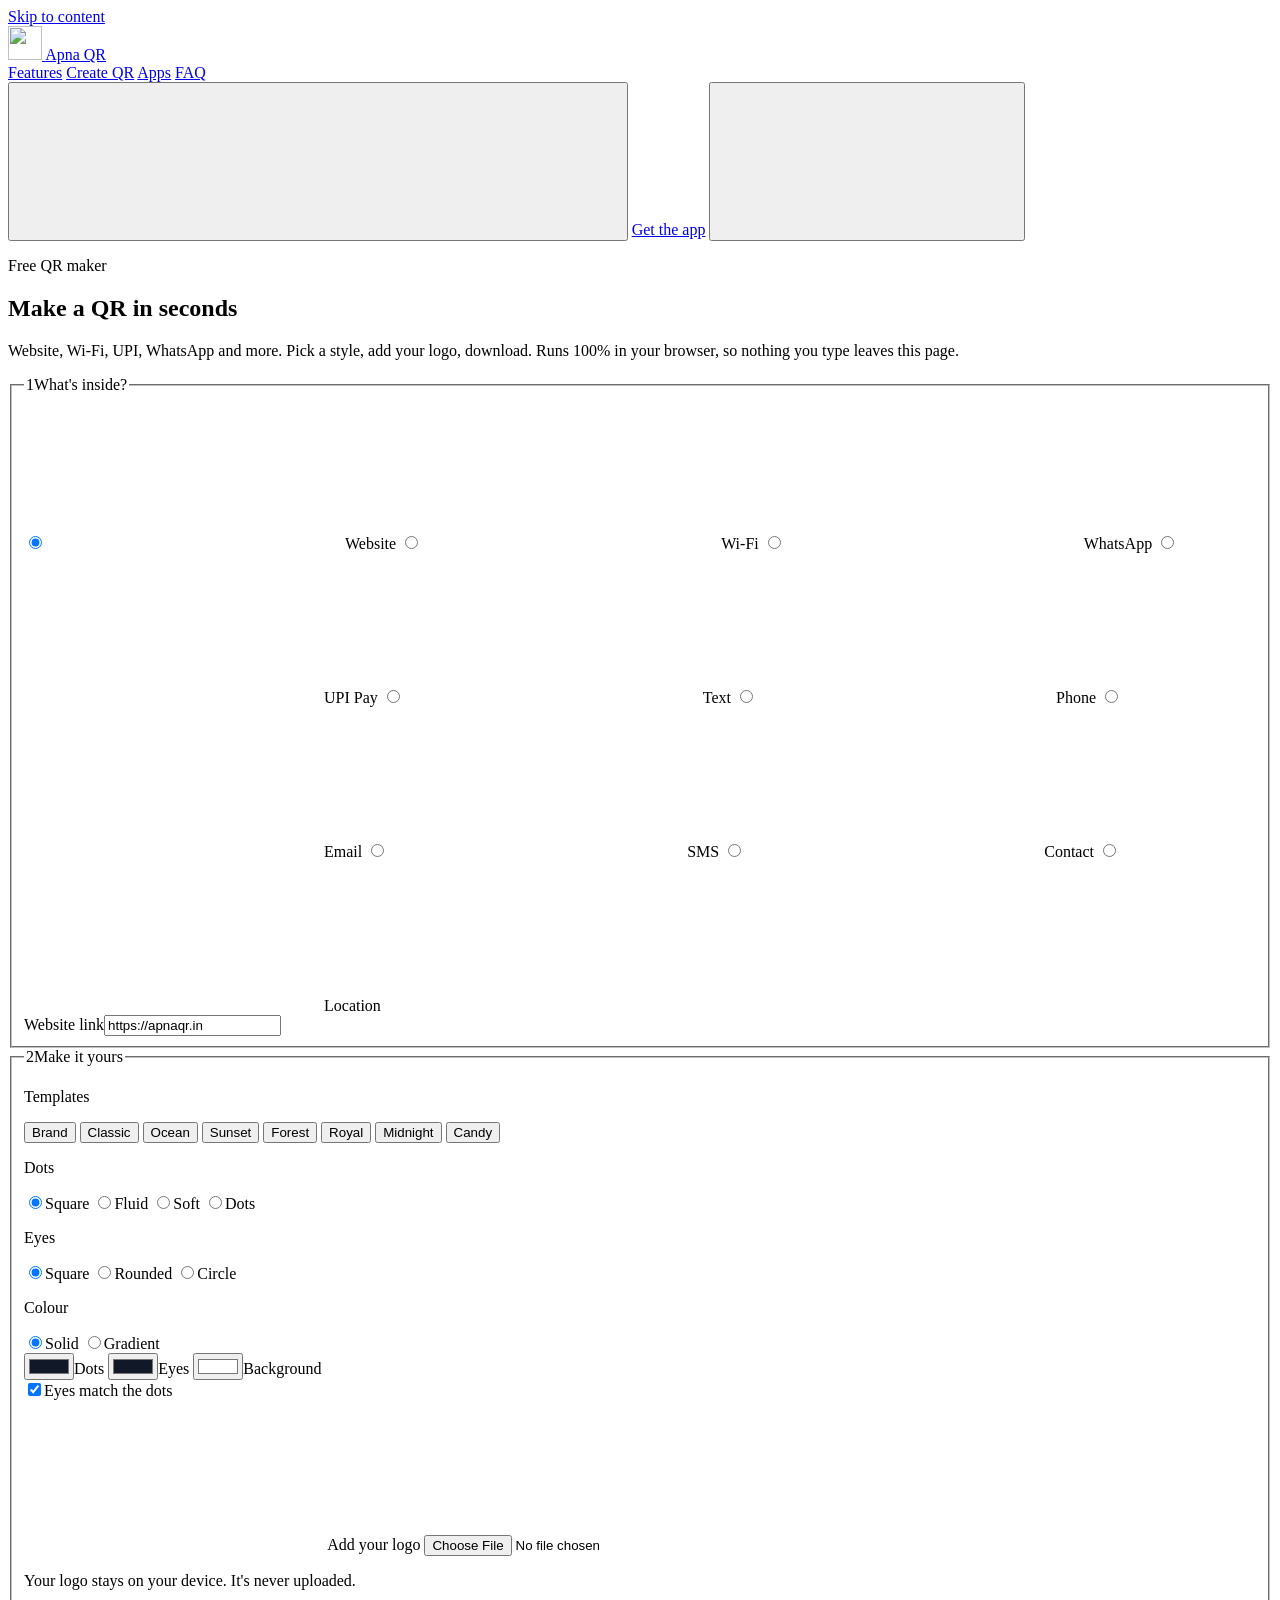
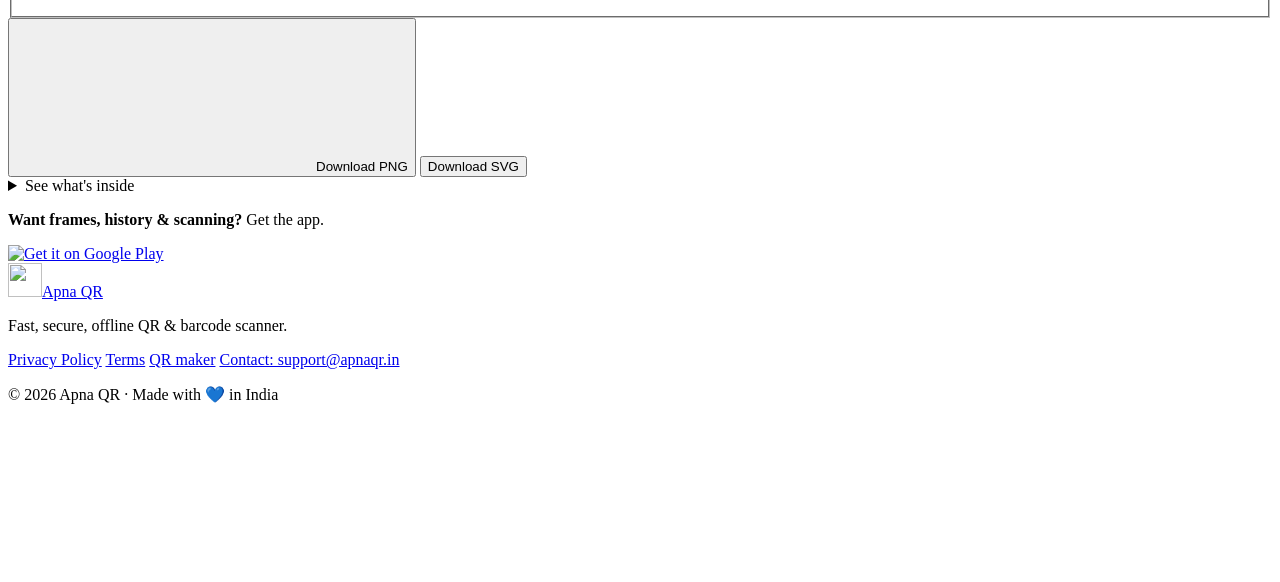
==== create/index.html @ 20f06e69 "Add in-browser QR generator and standalone /create/ page Co-Authored-By: Claude Opus 5.5 <noreply@an" ====
<!doctype html>
<html lang="en-IN">
<head>
<meta charset="utf-8">
<meta name="viewport" content="width=device-width, initial-scale=1, viewport-fit=cover">
<title>Free QR Code Generator with Logo &amp; Styles | Apna QR</title>
<meta name="description" content="Make a free styled QR code for links, Wi-Fi, UPI, WhatsApp, contacts and more. Custom dots, eyes, gradients and your logo. Runs 100% in your browser.">
<link rel="canonical" href="https://apnaqr.in/create/">
<meta name="theme-color" content="#2D67E8">
<meta name="color-scheme" content="light dark">
<meta property="og:type" content="website">
<meta property="og:site_name" content="Apna QR">
<meta property="og:url" content="https://apnaqr.in/create/">
<meta property="og:title" content="Free QR Code Generator with Logo &amp; Styles | Apna QR">
<meta property="og:description" content="Make a free styled QR code for links, Wi-Fi, UPI, WhatsApp, contacts and more. Custom dots, eyes, gradients and your logo. Runs 100% in your browser.">
<meta property="og:image" content="https://apnaqr.in/assets/img/og-image.jpg">
<meta property="og:image:width" content="1200">
<meta property="og:image:height" content="630">
<meta name="twitter:card" content="summary_large_image">
<meta name="twitter:image" content="https://apnaqr.in/assets/img/og-image.jpg">
<link rel="icon" href="/favicon.ico" sizes="48x48">
<link rel="apple-touch-icon" href="/assets/img/apple-touch-icon.png">
<link rel="manifest" href="/manifest.webmanifest">
<link rel="preconnect" href="https://fonts.googleapis.com">
<link rel="preconnect" href="https://fonts.gstatic.com" crossorigin>
<link rel="stylesheet" href="https://fonts.googleapis.com/css2?family=Inter:wght@400;500;600;700&amp;family=Poppins:wght@700;800&amp;display=swap" media="print" onload="this.media='all'">
<noscript><link rel="stylesheet" href="https://fonts.googleapis.com/css2?family=Inter:wght@400;500;600;700&amp;family=Poppins:wght@700;800&amp;display=swap"></noscript>
<link rel="stylesheet" href="/assets/css/styles.css">
<script>(function(){var d=document.documentElement;d.className+=' js';try{var t=localStorage.getItem('apnaqr-theme');if(t==='light'||t==='dark')d.setAttribute('data-theme',t)}catch(e){}})();</script>
<script src="/assets/js/main.js" defer></script>
<script src="/assets/js/generator.js" defer></script>
<link rel="alternate" href="android-app://com.app.apnaqrscanner/https/apnaqr.in/create/">
</head>
<body>
<a class="skip-link" href="#main">Skip to content</a>

<header class="nav" data-nav>
  <div class="container nav__inner">
    <a class="brand" href="/" aria-label="Apna QR home">
      <img src="/assets/img/logo-mark.svg" width="34" height="34" alt="">
      <span>Apna QR</span>
    </a>
    <nav class="nav__links" id="nav-links" aria-label="Primary">
      <a href="/#features">Features</a>
      <a href="/#create">Create QR</a>
      <a href="/#apps">Apps</a>
      <a href="/#faq">FAQ</a>
    </nav>
    <div class="nav__actions">
      <button class="icon-btn" type="button" data-theme-toggle aria-label="Switch to dark mode">
        <svg class="i i-theme-sun" aria-hidden="true"><use href="/assets/img/icons.svg#i-sun"/></svg>
        <svg class="i i-theme-moon" aria-hidden="true"><use href="/assets/img/icons.svg#i-moon"/></svg>
      </button>
      <a class="btn btn--grad btn--sm magnetic" href="https://play.google.com/store/apps/details?id=com.app.apnaqrscanner" rel="noopener">Get the app</a>
      <button class="icon-btn nav__menu" type="button" data-menu-toggle aria-expanded="false" aria-controls="nav-links" aria-label="Open menu">
        <svg class="i" aria-hidden="true"><use href="/assets/img/icons.svg#i-menu"/></svg>
      </button>
    </div>
  </div>
</header>

<main id="main">
  <section class="section section--first" id="create" aria-labelledby="create-title">
    <div class="container">
      <div class="section__head">
        <p class="kicker">Free QR maker</p>
        <h1 id="create-title" class="page-title">Make a QR in seconds</h1>
        <p class="section__sub">Website, Wi-Fi, UPI, WhatsApp and more. Pick a style, add your logo, download. Runs 100% in your browser, so nothing you type leaves this page.</p>
      </div>
<!-- GENERATOR:START -->
      <div class="gen" data-generator>
        <form class="gen__panel card" novalidate>
          <fieldset class="gen__group">
            <legend class="gen__legend"><span class="step">1</span>What's inside?</legend>
            <div class="type-tabs">
              <label class="type-chip" style="--a: var(--c-url)"><input type="radio" name="qr-type" value="url" checked><span class="chip-ic chip-ic--sm"><svg class="i" aria-hidden="true"><use href="/assets/img/icons.svg#i-link"/></svg></span>Website</label>
              <label class="type-chip" style="--a: var(--c-wifi)"><input type="radio" name="qr-type" value="wifi"><span class="chip-ic chip-ic--sm"><svg class="i" aria-hidden="true"><use href="/assets/img/icons.svg#i-wifi"/></svg></span>Wi-Fi</label>
              <label class="type-chip" style="--a: var(--c-whatsapp)"><input type="radio" name="qr-type" value="whatsapp"><span class="chip-ic chip-ic--sm"><svg class="i" aria-hidden="true"><use href="/assets/img/icons.svg#i-whatsapp"/></svg></span>WhatsApp</label>
              <label class="type-chip" style="--a: var(--c-upi)"><input type="radio" name="qr-type" value="upi"><span class="chip-ic chip-ic--sm"><svg class="i" aria-hidden="true"><use href="/assets/img/icons.svg#i-upi"/></svg></span>UPI Pay</label>
              <label class="type-chip" style="--a: var(--c-text)"><input type="radio" name="qr-type" value="text"><span class="chip-ic chip-ic--sm"><svg class="i" aria-hidden="true"><use href="/assets/img/icons.svg#i-text"/></svg></span>Text</label>
              <label class="type-chip" style="--a: var(--c-phone)"><input type="radio" name="qr-type" value="phone"><span class="chip-ic chip-ic--sm"><svg class="i" aria-hidden="true"><use href="/assets/img/icons.svg#i-phone"/></svg></span>Phone</label>
              <label class="type-chip" style="--a: var(--c-email)"><input type="radio" name="qr-type" value="email"><span class="chip-ic chip-ic--sm"><svg class="i" aria-hidden="true"><use href="/assets/img/icons.svg#i-mail"/></svg></span>Email</label>
              <label class="type-chip" style="--a: var(--c-sms)"><input type="radio" name="qr-type" value="sms"><span class="chip-ic chip-ic--sm"><svg class="i" aria-hidden="true"><use href="/assets/img/icons.svg#i-sms"/></svg></span>SMS</label>
              <label class="type-chip" style="--a: var(--c-contact)"><input type="radio" name="qr-type" value="contact"><span class="chip-ic chip-ic--sm"><svg class="i" aria-hidden="true"><use href="/assets/img/icons.svg#i-user"/></svg></span>Contact</label>
              <label class="type-chip" style="--a: var(--c-location)"><input type="radio" name="qr-type" value="location"><span class="chip-ic chip-ic--sm"><svg class="i" aria-hidden="true"><use href="/assets/img/icons.svg#i-pin"/></svg></span>Location</label>
            </div>

            <div class="fields" data-fields="url">
              <label class="field field--full"><span>Website link</span><input name="url" type="text" inputmode="url" autocomplete="url" placeholder="apnaqr.in" value="https://apnaqr.in"></label>
            </div>
            <div class="fields" data-fields="wifi" hidden>
              <label class="field"><span>Network name (SSID)</span><input name="ssid" type="text" autocomplete="off" placeholder="Sharma Home 5G"></label>
              <label class="field"><span>Password</span><input name="password" type="text" autocomplete="off" placeholder="••••••••"></label>
              <label class="field"><span>Security</span>
                <select name="security"><option value="WPA">WPA/WPA2/WPA3</option><option value="WEP">WEP</option><option value="nopass">None (open)</option></select>
              </label>
              <label class="check"><input name="hidden" type="checkbox"><span>Hidden network</span></label>
            </div>
            <div class="fields" data-fields="whatsapp" hidden>
              <label class="field"><span>WhatsApp number (with country code)</span><input name="waNumber" type="tel" autocomplete="tel" placeholder="91 98765 43210"></label>
              <label class="field field--full"><span>Message (optional)</span><textarea name="waMessage" rows="2" placeholder="Hi! I saw your QR 👋"></textarea></label>
            </div>
            <div class="fields" data-fields="upi" hidden>
              <label class="field"><span>UPI ID</span><input name="vpa" type="text" autocomplete="off" autocapitalize="none" placeholder="yourname@okbank"></label>
              <label class="field"><span>Payee name</span><input name="payee" type="text" autocomplete="name" placeholder="Chai Point"></label>
              <label class="field"><span>Amount in ₹ (optional)</span><input name="amount" type="text" inputmode="decimal" placeholder="50"></label>
              <label class="field"><span>Note (optional)</span><input name="note" type="text" placeholder="Cutting chai"></label>
            </div>
            <div class="fields" data-fields="text" hidden>
              <label class="field field--full"><span>Your text</span><textarea name="text" rows="3" placeholder="Anything you want to share"></textarea></label>
            </div>
            <div class="fields" data-fields="phone" hidden>
              <label class="field"><span>Phone number</span><input name="phone" type="tel" autocomplete="tel" placeholder="+91 98765 43210"></label>
            </div>
            <div class="fields" data-fields="email" hidden>
              <label class="field"><span>Email to</span><input name="emailTo" type="email" autocomplete="email" placeholder="hello@example.com"></label>
              <label class="field"><span>Subject (optional)</span><input name="emailSubject" type="text"></label>
              <label class="field field--full"><span>Message (optional)</span><textarea name="emailBody" rows="2"></textarea></label>
            </div>
            <div class="fields" data-fields="sms" hidden>
              <label class="field"><span>Phone number</span><input name="smsNumber" type="tel" autocomplete="tel" placeholder="+91 98765 43210"></label>
              <label class="field field--full"><span>Message (optional)</span><textarea name="smsMessage" rows="2"></textarea></label>
            </div>
            <div class="fields" data-fields="contact" hidden>
              <label class="field"><span>Full name</span><input name="cName" type="text" autocomplete="name" placeholder="Riya Sharma"></label>
              <label class="field"><span>Phone</span><input name="cPhone" type="tel" autocomplete="tel"></label>
              <label class="field"><span>Email</span><input name="cEmail" type="email" autocomplete="email"></label>
              <label class="field"><span>Company</span><input name="cOrg" type="text" autocomplete="organization"></label>
              <label class="field"><span>Address</span><input name="cAddress" type="text" autocomplete="street-address"></label>
              <label class="field"><span>Website</span><input name="cWebsite" type="text" inputmode="url" autocomplete="url"></label>
            </div>
            <div class="fields" data-fields="location" hidden>
              <label class="field"><span>Latitude</span><input name="lat" type="text" inputmode="decimal" placeholder="28.6139"></label>
              <label class="field"><span>Longitude</span><input name="lng" type="text" inputmode="decimal" placeholder="77.2090"></label>
              <label class="field"><span>Label (optional)</span><input name="geoLabel" type="text" placeholder="Shaadi venue"></label>
              <button class="btn btn--soft btn--sm" type="button" data-geo><svg class="i" aria-hidden="true"><use href="/assets/img/icons.svg#i-pin"/></svg>Use my location</button>
            </div>
          </fieldset>

          <fieldset class="gen__group">
            <legend class="gen__legend"><span class="step">2</span>Make it yours</legend>
            <p class="gen__label" id="tpl-label">Templates</p>
            <div class="templates" role="group" aria-labelledby="tpl-label">
              <button type="button" class="tpl" data-template="brand" style="--s1:#2D67E8;--s2:#0A1F66">Brand</button>
              <button type="button" class="tpl" data-template="classic" style="--s1:#111827;--s2:#111827">Classic</button>
              <button type="button" class="tpl" data-template="ocean" style="--s1:#1E3A8A;--s2:#2D67E8">Ocean</button>
              <button type="button" class="tpl" data-template="sunset" style="--s1:#B91C1C;--s2:#C2410C">Sunset</button>
              <button type="button" class="tpl" data-template="forest" style="--s1:#065F46;--s2:#047857">Forest</button>
              <button type="button" class="tpl" data-template="royal" style="--s1:#4C1D95;--s2:#7C3AED">Royal</button>
              <button type="button" class="tpl" data-template="midnight" style="--s1:#0F172A;--s2:#2D67E8">Midnight</button>
              <button type="button" class="tpl" data-template="candy" style="--s1:#BE185D;--s2:#7E22CE">Candy</button>
            </div>

            <div class="seg-row">
              <div class="seg-block">
                <p class="gen__label" id="dots-label">Dots</p>
                <div class="seg" role="radiogroup" aria-labelledby="dots-label">
                  <label><input type="radio" name="dot" value="square" checked><span>Square</span></label>
                  <label><input type="radio" name="dot" value="classy-rounded"><span>Fluid</span></label>
                  <label><input type="radio" name="dot" value="rounded"><span>Soft</span></label>
                  <label><input type="radio" name="dot" value="dots"><span>Dots</span></label>
                </div>
              </div>
              <div class="seg-block">
                <p class="gen__label" id="eyes-label">Eyes</p>
                <div class="seg" role="radiogroup" aria-labelledby="eyes-label">
                  <label><input type="radio" name="eye" value="square" checked><span>Square</span></label>
                  <label><input type="radio" name="eye" value="rounded"><span>Rounded</span></label>
                  <label><input type="radio" name="eye" value="circle"><span>Circle</span></label>
                </div>
              </div>
            </div>

            <div class="seg-block">
              <p class="gen__label" id="fill-label">Colour</p>
              <div class="seg seg--fit" role="radiogroup" aria-labelledby="fill-label">
                <label><input type="radio" name="fill" value="solid" checked><span>Solid</span></label>
                <label><input type="radio" name="fill" value="gradient"><span>Gradient</span></label>
              </div>
            </div>
            <div class="colors">
              <label class="color"><input type="color" name="fg1" value="#111827"><span>Dots</span></label>
              <label class="color" data-grad-only hidden><input type="color" name="fg2" value="#2D67E8"><span>Dots end</span></label>
              <label class="color"><input type="color" name="eyeColor" value="#111827"><span>Eyes</span></label>
              <label class="color"><input type="color" name="bg" value="#FFFFFF"><span>Background</span></label>
            </div>
            <label class="check"><input type="checkbox" name="eyeMatch" checked><span>Eyes match the dots</span></label>

            <div class="logo-row">
              <label class="btn btn--soft btn--sm file-btn">
                <svg class="i" aria-hidden="true"><use href="/assets/img/icons.svg#i-upload"/></svg>
                <span data-logo-label>Add your logo</span>
                <input type="file" name="logo" accept="image/png,image/jpeg,image/webp,image/svg+xml">
              </label>
              <button type="button" class="btn btn--ghost btn--sm" data-logo-remove hidden>Remove logo</button>
              <p class="gen__hint">Your logo stays on your device. It's never uploaded.</p>
            </div>
          </fieldset>
        </form>

        <div class="gen__preview">
          <div class="preview card">
            <div class="preview__qr" data-qr-out role="img" aria-label="QR code preview">
              <noscript><p class="gen__hint">Turn on JavaScript to use the QR maker.</p></noscript>
            </div>
            <p class="preview__warn" data-contrast-warn hidden role="status"><svg class="i" aria-hidden="true"><use href="/assets/img/icons.svg#i-alert"/></svg>Hard to scan with this style</p>
            <p class="preview__error" data-error hidden role="status"></p>
            <div class="preview__actions">
              <button type="button" class="btn btn--grad magnetic" data-download="png"><svg class="i" aria-hidden="true"><use href="/assets/img/icons.svg#i-download"/></svg>Download PNG</button>
              <button type="button" class="btn btn--soft" data-download="svg">Download SVG</button>
              <button type="button" class="btn btn--soft" data-share hidden><svg class="i" aria-hidden="true"><use href="/assets/img/icons.svg#i-share"/></svg>Share</button>
            </div>
            <details class="payload">
              <summary>See what's inside</summary>
              <code data-payload></code>
            </details>
          </div>
        </div>
      </div>

      <div class="nudge reveal">
        <p><b>Want frames, history &amp; scanning?</b> Get the app.</p>
        <a class="play-badge play-badge--sm" href="https://play.google.com/store/apps/details?id=com.app.apnaqrscanner" rel="noopener"><img src="/assets/img/google-play-badge.webp" width="161" height="48" loading="lazy" alt="Get it on Google Play"></a>
      </div>
<!-- GENERATOR:END -->
    </div>
  </section>
</main>

<footer class="footer">
  <div class="container footer__inner">
    <div class="footer__brand">
      <a class="brand" href="/" aria-label="Apna QR home"><img src="/assets/img/logo-mark.svg" width="34" height="34" alt=""><span>Apna QR</span></a>
      <p>Fast, secure, offline QR &amp; barcode scanner.</p>
    </div>
    <nav class="footer__links" aria-label="Footer">
      <a href="/privacy.html">Privacy Policy</a>
      <a href="/terms.html">Terms</a>
      <a href="/create/">QR maker</a>
      <a href="mailto:support@apnaqr.in">Contact: support@apnaqr.in</a>
    </nav>
    <p class="footer__legal">© <span data-year>2026</span> Apna QR · Made with 💙 in India</p>
  </div>
</footer>
<canvas class="confetti" data-confetti aria-hidden="true"></canvas>
</body>
</html>
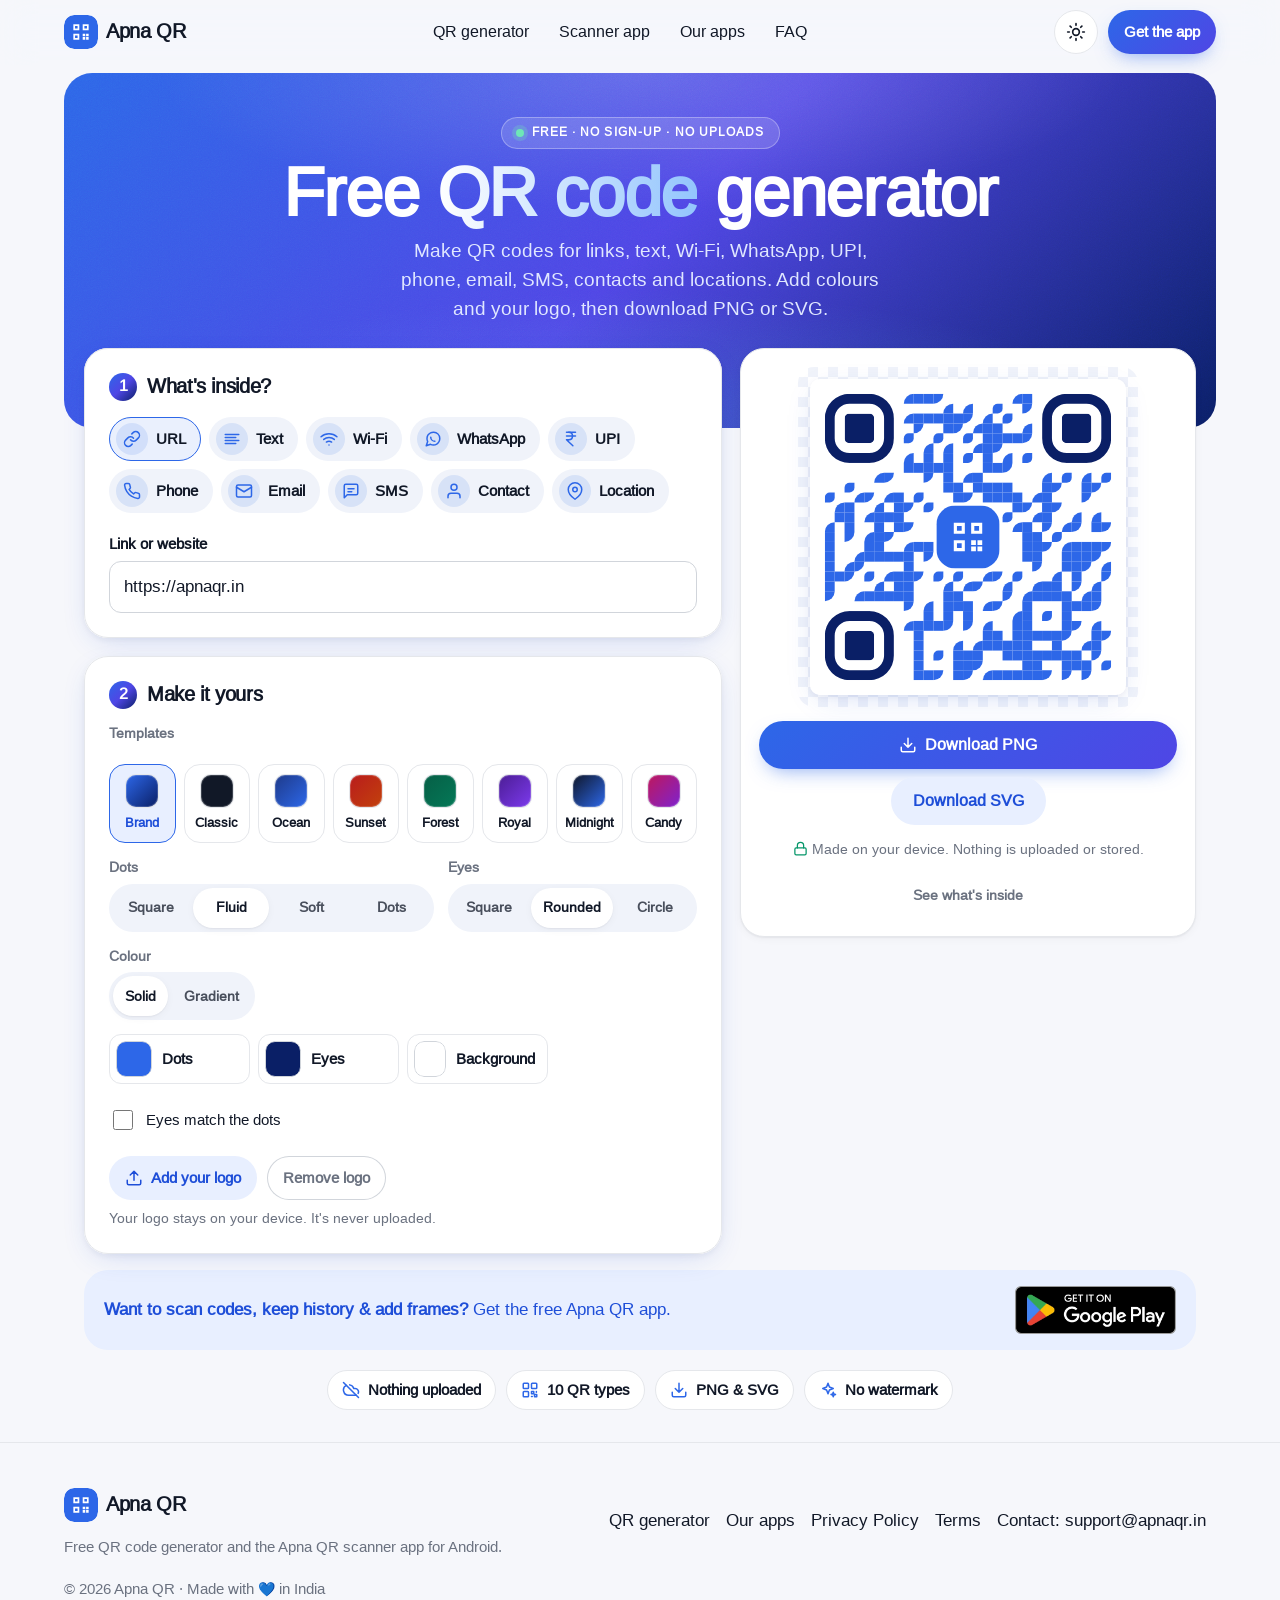
==== commit a61d40e4: "Redesign homepage around the QR generator The generator now opens the page under a compact gradient " ====
--- a/create/index.html
+++ b/create/index.html
@@ -26,13 +26,14 @@
 <link rel="stylesheet" href="https://fonts.googleapis.com/css2?family=Inter:wght@400;500;600;700&amp;family=Poppins:wght@700;800&amp;display=swap" media="print" onload="this.media='all'">
 <noscript><link rel="stylesheet" href="https://fonts.googleapis.com/css2?family=Inter:wght@400;500;600;700&amp;family=Poppins:wght@700;800&amp;display=swap"></noscript>
 <link rel="stylesheet" href="/assets/css/styles.css">
+<link rel="preload" href="/assets/vendor/qr-code-styling-1.9.2.min.js" as="script">
 <script>(function(){var d=document.documentElement;d.className+=' js';try{var t=localStorage.getItem('apnaqr-theme');if(t==='light'||t==='dark')d.setAttribute('data-theme',t)}catch(e){}})();</script>
 <script src="/assets/js/main.js" defer></script>
 <script src="/assets/js/generator.js" defer></script>
 <link rel="alternate" href="android-app://com.app.apnaqrscanner/https/apnaqr.in/create/">
 </head>
 <body>
-<a class="skip-link" href="#main">Skip to content</a>
+<a class="skip-link" href="#create">Skip to QR generator</a>
 
 <header class="nav" data-nav>
   <div class="container nav__inner">
@@ -41,9 +42,9 @@
       <span>Apna QR</span>
     </a>
     <nav class="nav__links" id="nav-links" aria-label="Primary">
-      <a href="/#features">Features</a>
-      <a href="/#create">Create QR</a>
-      <a href="/#apps">Apps</a>
+      <a href="/#create">QR generator</a>
+      <a href="/#scanner">Scanner app</a>
+      <a href="/#apps">Our apps</a>
       <a href="/#faq">FAQ</a>
     </nav>
     <div class="nav__actions">
@@ -60,148 +61,87 @@
 </header>
 
 <main id="main">
-  <section class="section section--first" id="create" aria-labelledby="create-title">
+  <section class="gen-hero" id="create" aria-labelledby="create-title">
     <div class="container">
-      <div class="section__head">
-        <p class="kicker">Free QR maker</p>
-        <h1 id="create-title" class="page-title">Make a QR in seconds</h1>
-        <p class="section__sub">Website, Wi-Fi, UPI, WhatsApp and more. Pick a style, add your logo, download. Runs 100% in your browser, so nothing you type leaves this page.</p>
+      <div class="gen-hero__band grain" data-hero>
+        <div class="hero__cursor" aria-hidden="true"></div>
+        <p class="eyebrow">Free · No sign-up · No uploads</p>
+        <h1 id="create-title">Free <span class="grad-word">QR code</span> generator</h1>
+        <p class="gen-hero__sub">Make QR codes for links, text, Wi-Fi, WhatsApp, UPI, phone, email, SMS, contacts and locations. Add colours and your logo, then download PNG or SVG.</p>
       </div>
 <!-- GENERATOR:START -->
-      <div class="gen" data-generator>
-        <form class="gen__panel card" novalidate>
-          <fieldset class="gen__group">
-            <legend class="gen__legend"><span class="step">1</span>What's inside?</legend>
-            <div class="type-tabs">
-              <label class="type-chip" style="--a: var(--c-url)"><input type="radio" name="qr-type" value="url" checked><span class="chip-ic chip-ic--sm"><svg class="i" aria-hidden="true"><use href="/assets/img/icons.svg#i-link"/></svg></span>Website</label>
-              <label class="type-chip" style="--a: var(--c-wifi)"><input type="radio" name="qr-type" value="wifi"><span class="chip-ic chip-ic--sm"><svg class="i" aria-hidden="true"><use href="/assets/img/icons.svg#i-wifi"/></svg></span>Wi-Fi</label>
-              <label class="type-chip" style="--a: var(--c-whatsapp)"><input type="radio" name="qr-type" value="whatsapp"><span class="chip-ic chip-ic--sm"><svg class="i" aria-hidden="true"><use href="/assets/img/icons.svg#i-whatsapp"/></svg></span>WhatsApp</label>
-              <label class="type-chip" style="--a: var(--c-upi)"><input type="radio" name="qr-type" value="upi"><span class="chip-ic chip-ic--sm"><svg class="i" aria-hidden="true"><use href="/assets/img/icons.svg#i-upi"/></svg></span>UPI Pay</label>
-              <label class="type-chip" style="--a: var(--c-text)"><input type="radio" name="qr-type" value="text"><span class="chip-ic chip-ic--sm"><svg class="i" aria-hidden="true"><use href="/assets/img/icons.svg#i-text"/></svg></span>Text</label>
-              <label class="type-chip" style="--a: var(--c-phone)"><input type="radio" name="qr-type" value="phone"><span class="chip-ic chip-ic--sm"><svg class="i" aria-hidden="true"><use href="/assets/img/icons.svg#i-phone"/></svg></span>Phone</label>
-              <label class="type-chip" style="--a: var(--c-email)"><input type="radio" name="qr-type" value="email"><span class="chip-ic chip-ic--sm"><svg class="i" aria-hidden="true"><use href="/assets/img/icons.svg#i-mail"/></svg></span>Email</label>
-              <label class="type-chip" style="--a: var(--c-sms)"><input type="radio" name="qr-type" value="sms"><span class="chip-ic chip-ic--sm"><svg class="i" aria-hidden="true"><use href="/assets/img/icons.svg#i-sms"/></svg></span>SMS</label>
-              <label class="type-chip" style="--a: var(--c-contact)"><input type="radio" name="qr-type" value="contact"><span class="chip-ic chip-ic--sm"><svg class="i" aria-hidden="true"><use href="/assets/img/icons.svg#i-user"/></svg></span>Contact</label>
-              <label class="type-chip" style="--a: var(--c-location)"><input type="radio" name="qr-type" value="location"><span class="chip-ic chip-ic--sm"><svg class="i" aria-hidden="true"><use href="/assets/img/icons.svg#i-pin"/></svg></span>Location</label>
-            </div>
-
-            <div class="fields" data-fields="url">
-              <label class="field field--full"><span>Website link</span><input name="url" type="text" inputmode="url" autocomplete="url" placeholder="apnaqr.in" value="https://apnaqr.in"></label>
-            </div>
-            <div class="fields" data-fields="wifi" hidden>
-              <label class="field"><span>Network name (SSID)</span><input name="ssid" type="text" autocomplete="off" placeholder="Sharma Home 5G"></label>
-              <label class="field"><span>Password</span><input name="password" type="text" autocomplete="off" placeholder="••••••••"></label>
-              <label class="field"><span>Security</span>
-                <select name="security"><option value="WPA">WPA/WPA2/WPA3</option><option value="WEP">WEP</option><option value="nopass">None (open)</option></select>
-              </label>
-              <label class="check"><input name="hidden" type="checkbox"><span>Hidden network</span></label>
-            </div>
-            <div class="fields" data-fields="whatsapp" hidden>
-              <label class="field"><span>WhatsApp number (with country code)</span><input name="waNumber" type="tel" autocomplete="tel" placeholder="91 98765 43210"></label>
-              <label class="field field--full"><span>Message (optional)</span><textarea name="waMessage" rows="2" placeholder="Hi! I saw your QR 👋"></textarea></label>
-            </div>
-            <div class="fields" data-fields="upi" hidden>
-              <label class="field"><span>UPI ID</span><input name="vpa" type="text" autocomplete="off" autocapitalize="none" placeholder="yourname@okbank"></label>
-              <label class="field"><span>Payee name</span><input name="payee" type="text" autocomplete="name" placeholder="Chai Point"></label>
-              <label class="field"><span>Amount in ₹ (optional)</span><input name="amount" type="text" inputmode="decimal" placeholder="50"></label>
-              <label class="field"><span>Note (optional)</span><input name="note" type="text" placeholder="Cutting chai"></label>
-            </div>
-            <div class="fields" data-fields="text" hidden>
-              <label class="field field--full"><span>Your text</span><textarea name="text" rows="3" placeholder="Anything you want to share"></textarea></label>
-            </div>
-            <div class="fields" data-fields="phone" hidden>
-              <label class="field"><span>Phone number</span><input name="phone" type="tel" autocomplete="tel" placeholder="+91 98765 43210"></label>
-            </div>
-            <div class="fields" data-fields="email" hidden>
-              <label class="field"><span>Email to</span><input name="emailTo" type="email" autocomplete="email" placeholder="hello@example.com"></label>
-              <label class="field"><span>Subject (optional)</span><input name="emailSubject" type="text"></label>
-              <label class="field field--full"><span>Message (optional)</span><textarea name="emailBody" rows="2"></textarea></label>
-            </div>
-            <div class="fields" data-fields="sms" hidden>
-              <label class="field"><span>Phone number</span><input name="smsNumber" type="tel" autocomplete="tel" placeholder="+91 98765 43210"></label>
-              <label class="field field--full"><span>Message (optional)</span><textarea name="smsMessage" rows="2"></textarea></label>
-            </div>
-            <div class="fields" data-fields="contact" hidden>
-              <label class="field"><span>Full name</span><input name="cName" type="text" autocomplete="name" placeholder="Riya Sharma"></label>
-              <label class="field"><span>Phone</span><input name="cPhone" type="tel" autocomplete="tel"></label>
-              <label class="field"><span>Email</span><input name="cEmail" type="email" autocomplete="email"></label>
-              <label class="field"><span>Company</span><input name="cOrg" type="text" autocomplete="organization"></label>
-              <label class="field"><span>Address</span><input name="cAddress" type="text" autocomplete="street-address"></label>
-              <label class="field"><span>Website</span><input name="cWebsite" type="text" inputmode="url" autocomplete="url"></label>
-            </div>
-            <div class="fields" data-fields="location" hidden>
-              <label class="field"><span>Latitude</span><input name="lat" type="text" inputmode="decimal" placeholder="28.6139"></label>
-              <label class="field"><span>Longitude</span><input name="lng" type="text" inputmode="decimal" placeholder="77.2090"></label>
-              <label class="field"><span>Label (optional)</span><input name="geoLabel" type="text" placeholder="Shaadi venue"></label>
-              <button class="btn btn--soft btn--sm" type="button" data-geo><svg class="i" aria-hidden="true"><use href="/assets/img/icons.svg#i-pin"/></svg>Use my location</button>
-            </div>
-          </fieldset>
-
-          <fieldset class="gen__group">
-            <legend class="gen__legend"><span class="step">2</span>Make it yours</legend>
-            <p class="gen__label" id="tpl-label">Templates</p>
-            <div class="templates" role="group" aria-labelledby="tpl-label">
-              <button type="button" class="tpl" data-template="brand" style="--s1:#2D67E8;--s2:#0A1F66">Brand</button>
-              <button type="button" class="tpl" data-template="classic" style="--s1:#111827;--s2:#111827">Classic</button>
-              <button type="button" class="tpl" data-template="ocean" style="--s1:#1E3A8A;--s2:#2D67E8">Ocean</button>
-              <button type="button" class="tpl" data-template="sunset" style="--s1:#B91C1C;--s2:#C2410C">Sunset</button>
-              <button type="button" class="tpl" data-template="forest" style="--s1:#065F46;--s2:#047857">Forest</button>
-              <button type="button" class="tpl" data-template="royal" style="--s1:#4C1D95;--s2:#7C3AED">Royal</button>
-              <button type="button" class="tpl" data-template="midnight" style="--s1:#0F172A;--s2:#2D67E8">Midnight</button>
-              <button type="button" class="tpl" data-template="candy" style="--s1:#BE185D;--s2:#7E22CE">Candy</button>
-            </div>
-
-            <div class="seg-row">
-              <div class="seg-block">
-                <p class="gen__label" id="dots-label">Dots</p>
-                <div class="seg" role="radiogroup" aria-labelledby="dots-label">
-                  <label><input type="radio" name="dot" value="square" checked><span>Square</span></label>
-                  <label><input type="radio" name="dot" value="classy-rounded"><span>Fluid</span></label>
-                  <label><input type="radio" name="dot" value="rounded"><span>Soft</span></label>
-                  <label><input type="radio" name="dot" value="dots"><span>Dots</span></label>
-                </div>
-              </div>
-              <div class="seg-block">
-                <p class="gen__label" id="eyes-label">Eyes</p>
-                <div class="seg" role="radiogroup" aria-labelledby="eyes-label">
-                  <label><input type="radio" name="eye" value="square" checked><span>Square</span></label>
-                  <label><input type="radio" name="eye" value="rounded"><span>Rounded</span></label>
-                  <label><input type="radio" name="eye" value="circle"><span>Circle</span></label>
-                </div>
-              </div>
-            </div>
-
-            <div class="seg-block">
-              <p class="gen__label" id="fill-label">Colour</p>
-              <div class="seg seg--fit" role="radiogroup" aria-labelledby="fill-label">
-                <label><input type="radio" name="fill" value="solid" checked><span>Solid</span></label>
-                <label><input type="radio" name="fill" value="gradient"><span>Gradient</span></label>
-              </div>
-            </div>
-            <div class="colors">
-              <label class="color"><input type="color" name="fg1" value="#111827"><span>Dots</span></label>
-              <label class="color" data-grad-only hidden><input type="color" name="fg2" value="#2D67E8"><span>Dots end</span></label>
-              <label class="color"><input type="color" name="eyeColor" value="#111827"><span>Eyes</span></label>
-              <label class="color"><input type="color" name="bg" value="#FFFFFF"><span>Background</span></label>
-            </div>
-            <label class="check"><input type="checkbox" name="eyeMatch" checked><span>Eyes match the dots</span></label>
-
-            <div class="logo-row">
-              <label class="btn btn--soft btn--sm file-btn">
-                <svg class="i" aria-hidden="true"><use href="/assets/img/icons.svg#i-upload"/></svg>
-                <span data-logo-label>Add your logo</span>
-                <input type="file" name="logo" accept="image/png,image/jpeg,image/webp,image/svg+xml">
-              </label>
-              <button type="button" class="btn btn--ghost btn--sm" data-logo-remove hidden>Remove logo</button>
-              <p class="gen__hint">Your logo stays on your device. It's never uploaded.</p>
-            </div>
-          </fieldset>
-        </form>
+      <form class="gen" data-generator novalidate>
+        <fieldset class="gen__content card">
+          <legend class="gen__legend"><span class="step">1</span>What's inside?</legend>
+          <div class="type-tabs" role="radiogroup" aria-label="QR code type">
+            <label class="type-chip" style="--a: var(--c-url)"><input type="radio" name="qr-type" value="url" checked><span class="chip-ic chip-ic--sm"><svg class="i" aria-hidden="true"><use href="/assets/img/icons.svg#i-link"/></svg></span>URL</label>
+            <label class="type-chip" style="--a: var(--c-text)"><input type="radio" name="qr-type" value="text"><span class="chip-ic chip-ic--sm"><svg class="i" aria-hidden="true"><use href="/assets/img/icons.svg#i-text"/></svg></span>Text</label>
+            <label class="type-chip" style="--a: var(--c-wifi)"><input type="radio" name="qr-type" value="wifi"><span class="chip-ic chip-ic--sm"><svg class="i" aria-hidden="true"><use href="/assets/img/icons.svg#i-wifi"/></svg></span>Wi-Fi</label>
+            <label class="type-chip" style="--a: var(--c-whatsapp)"><input type="radio" name="qr-type" value="whatsapp"><span class="chip-ic chip-ic--sm"><svg class="i" aria-hidden="true"><use href="/assets/img/icons.svg#i-whatsapp"/></svg></span>WhatsApp</label>
+            <label class="type-chip" style="--a: var(--c-upi)"><input type="radio" name="qr-type" value="upi"><span class="chip-ic chip-ic--sm"><svg class="i" aria-hidden="true"><use href="/assets/img/icons.svg#i-upi"/></svg></span>UPI</label>
+            <label class="type-chip" style="--a: var(--c-phone)"><input type="radio" name="qr-type" value="phone"><span class="chip-ic chip-ic--sm"><svg class="i" aria-hidden="true"><use href="/assets/img/icons.svg#i-phone"/></svg></span>Phone</label>
+            <label class="type-chip" style="--a: var(--c-email)"><input type="radio" name="qr-type" value="email"><span class="chip-ic chip-ic--sm"><svg class="i" aria-hidden="true"><use href="/assets/img/icons.svg#i-mail"/></svg></span>Email</label>
+            <label class="type-chip" style="--a: var(--c-sms)"><input type="radio" name="qr-type" value="sms"><span class="chip-ic chip-ic--sm"><svg class="i" aria-hidden="true"><use href="/assets/img/icons.svg#i-sms"/></svg></span>SMS</label>
+            <label class="type-chip" style="--a: var(--c-contact)"><input type="radio" name="qr-type" value="contact"><span class="chip-ic chip-ic--sm"><svg class="i" aria-hidden="true"><use href="/assets/img/icons.svg#i-user"/></svg></span>Contact</label>
+            <label class="type-chip" style="--a: var(--c-location)"><input type="radio" name="qr-type" value="location"><span class="chip-ic chip-ic--sm"><svg class="i" aria-hidden="true"><use href="/assets/img/icons.svg#i-pin"/></svg></span>Location</label>
+          </div>
+
+          <div class="fields" data-fields="url">
+            <label class="field field--full"><span>Link or website</span><input name="url" type="text" inputmode="url" autocomplete="url" autocapitalize="none" spellcheck="false" placeholder="apnaqr.in" value="https://apnaqr.in"></label>
+          </div>
+          <div class="fields" data-fields="text" hidden>
+            <label class="field field--full"><span>Your text</span><textarea name="text" rows="3" placeholder="Anything you want to share"></textarea></label>
+          </div>
+          <div class="fields" data-fields="wifi" hidden>
+            <label class="field"><span>Network name (SSID)</span><input name="ssid" type="text" autocomplete="off" placeholder="Sharma Home 5G"></label>
+            <label class="field"><span>Password</span><input name="password" type="text" autocomplete="off" spellcheck="false" placeholder="••••••••"></label>
+            <label class="field"><span>Security</span>
+              <select name="security"><option value="WPA">WPA/WPA2/WPA3</option><option value="WEP">WEP</option><option value="nopass">None (open)</option></select>
+            </label>
+            <label class="check"><input name="hidden" type="checkbox"><span>Hidden network</span></label>
+          </div>
+          <div class="fields" data-fields="whatsapp" hidden>
+            <label class="field"><span>WhatsApp number (with country code)</span><input name="waNumber" type="tel" autocomplete="tel" placeholder="91 98765 43210"></label>
+            <label class="field field--full"><span>Message (optional)</span><textarea name="waMessage" rows="2" placeholder="Hi! I saw your QR 👋"></textarea></label>
+          </div>
+          <div class="fields" data-fields="upi" hidden>
+            <label class="field"><span>UPI ID</span><input name="vpa" type="text" autocomplete="off" autocapitalize="none" spellcheck="false" placeholder="yourname@okbank"></label>
+            <label class="field"><span>Payee name</span><input name="payee" type="text" autocomplete="name" placeholder="Chai Point"></label>
+            <label class="field"><span>Amount in ₹ (optional)</span><input name="amount" type="text" inputmode="decimal" placeholder="50"></label>
+            <label class="field"><span>Note (optional)</span><input name="note" type="text" placeholder="Cutting chai"></label>
+          </div>
+          <div class="fields" data-fields="phone" hidden>
+            <label class="field"><span>Phone number</span><input name="phone" type="tel" autocomplete="tel" placeholder="+91 98765 43210"></label>
+          </div>
+          <div class="fields" data-fields="email" hidden>
+            <label class="field"><span>Email to</span><input name="emailTo" type="email" autocomplete="email" placeholder="hello@example.com"></label>
+            <label class="field"><span>Subject (optional)</span><input name="emailSubject" type="text"></label>
+            <label class="field field--full"><span>Message (optional)</span><textarea name="emailBody" rows="2"></textarea></label>
+          </div>
+          <div class="fields" data-fields="sms" hidden>
+            <label class="field"><span>Phone number</span><input name="smsNumber" type="tel" autocomplete="tel" placeholder="+91 98765 43210"></label>
+            <label class="field field--full"><span>Message (optional)</span><textarea name="smsMessage" rows="2"></textarea></label>
+          </div>
+          <div class="fields" data-fields="contact" hidden>
+            <label class="field"><span>Full name</span><input name="cName" type="text" autocomplete="name" placeholder="Riya Sharma"></label>
+            <label class="field"><span>Phone</span><input name="cPhone" type="tel" autocomplete="tel"></label>
+            <label class="field"><span>Email</span><input name="cEmail" type="email" autocomplete="email"></label>
+            <label class="field"><span>Company</span><input name="cOrg" type="text" autocomplete="organization"></label>
+            <label class="field"><span>Address</span><input name="cAddress" type="text" autocomplete="street-address"></label>
+            <label class="field"><span>Website</span><input name="cWebsite" type="text" inputmode="url" autocomplete="url"></label>
+          </div>
+          <div class="fields" data-fields="location" hidden>
+            <label class="field"><span>Latitude</span><input name="lat" type="text" inputmode="decimal" placeholder="28.6139"></label>
+            <label class="field"><span>Longitude</span><input name="lng" type="text" inputmode="decimal" placeholder="77.2090"></label>
+            <label class="field"><span>Label (optional)</span><input name="geoLabel" type="text" placeholder="Shaadi venue"></label>
+            <button class="btn btn--soft btn--sm" type="button" data-geo><svg class="i" aria-hidden="true"><use href="/assets/img/icons.svg#i-pin"/></svg>Use my location</button>
+          </div>
+        </fieldset>
 
         <div class="gen__preview">
           <div class="preview card">
             <div class="preview__qr" data-qr-out role="img" aria-label="QR code preview">
-              <noscript><p class="gen__hint">Turn on JavaScript to use the QR maker.</p></noscript>
+              <noscript><p class="gen__hint">Turn on JavaScript to use the QR generator.</p></noscript>
             </div>
             <p class="preview__warn" data-contrast-warn hidden role="status"><svg class="i" aria-hidden="true"><use href="/assets/img/icons.svg#i-alert"/></svg>Hard to scan with this style</p>
             <p class="preview__error" data-error hidden role="status"></p>
@@ -210,19 +150,86 @@
               <button type="button" class="btn btn--soft" data-download="svg">Download SVG</button>
               <button type="button" class="btn btn--soft" data-share hidden><svg class="i" aria-hidden="true"><use href="/assets/img/icons.svg#i-share"/></svg>Share</button>
             </div>
+            <p class="preview__note"><svg class="i" aria-hidden="true"><use href="/assets/img/icons.svg#i-lock"/></svg>Made on your device. Nothing is uploaded or stored.</p>
             <details class="payload">
               <summary>See what's inside</summary>
               <code data-payload></code>
             </details>
           </div>
         </div>
-      </div>
-
-      <div class="nudge reveal">
-        <p><b>Want frames, history &amp; scanning?</b> Get the app.</p>
+
+        <fieldset class="gen__style card">
+          <legend class="gen__legend"><span class="step">2</span>Make it yours</legend>
+          <p class="gen__label" id="tpl-label">Templates</p>
+          <div class="templates" role="group" aria-labelledby="tpl-label">
+            <button type="button" class="tpl" data-template="brand" style="--s1:#2D67E8;--s2:#0A1F66">Brand</button>
+            <button type="button" class="tpl" data-template="classic" style="--s1:#111827;--s2:#111827">Classic</button>
+            <button type="button" class="tpl" data-template="ocean" style="--s1:#1E3A8A;--s2:#2D67E8">Ocean</button>
+            <button type="button" class="tpl" data-template="sunset" style="--s1:#B91C1C;--s2:#C2410C">Sunset</button>
+            <button type="button" class="tpl" data-template="forest" style="--s1:#065F46;--s2:#047857">Forest</button>
+            <button type="button" class="tpl" data-template="royal" style="--s1:#4C1D95;--s2:#7C3AED">Royal</button>
+            <button type="button" class="tpl" data-template="midnight" style="--s1:#0F172A;--s2:#2D67E8">Midnight</button>
+            <button type="button" class="tpl" data-template="candy" style="--s1:#BE185D;--s2:#7E22CE">Candy</button>
+          </div>
+
+          <div class="seg-row">
+            <div class="seg-block">
+              <p class="gen__label" id="dots-label">Dots</p>
+              <div class="seg" role="radiogroup" aria-labelledby="dots-label">
+                <label><input type="radio" name="dot" value="square" checked><span>Square</span></label>
+                <label><input type="radio" name="dot" value="classy-rounded"><span>Fluid</span></label>
+                <label><input type="radio" name="dot" value="rounded"><span>Soft</span></label>
+                <label><input type="radio" name="dot" value="dots"><span>Dots</span></label>
+              </div>
+            </div>
+            <div class="seg-block">
+              <p class="gen__label" id="eyes-label">Eyes</p>
+              <div class="seg" role="radiogroup" aria-labelledby="eyes-label">
+                <label><input type="radio" name="eye" value="square" checked><span>Square</span></label>
+                <label><input type="radio" name="eye" value="rounded"><span>Rounded</span></label>
+                <label><input type="radio" name="eye" value="circle"><span>Circle</span></label>
+              </div>
+            </div>
+          </div>
+
+          <div class="seg-block">
+            <p class="gen__label" id="fill-label">Colour</p>
+            <div class="seg seg--fit" role="radiogroup" aria-labelledby="fill-label">
+              <label><input type="radio" name="fill" value="solid" checked><span>Solid</span></label>
+              <label><input type="radio" name="fill" value="gradient"><span>Gradient</span></label>
+            </div>
+          </div>
+          <div class="colors">
+            <label class="color"><input type="color" name="fg1" value="#111827"><span>Dots</span></label>
+            <label class="color" data-grad-only hidden><input type="color" name="fg2" value="#2D67E8"><span>Dots end</span></label>
+            <label class="color"><input type="color" name="eyeColor" value="#111827"><span>Eyes</span></label>
+            <label class="color"><input type="color" name="bg" value="#FFFFFF"><span>Background</span></label>
+          </div>
+          <label class="check"><input type="checkbox" name="eyeMatch" checked><span>Eyes match the dots</span></label>
+
+          <div class="logo-row">
+            <label class="btn btn--soft btn--sm file-btn">
+              <svg class="i" aria-hidden="true"><use href="/assets/img/icons.svg#i-upload"/></svg>
+              <span data-logo-label>Add your logo</span>
+              <input type="file" name="logo" accept="image/png,image/jpeg,image/webp,image/svg+xml">
+            </label>
+            <button type="button" class="btn btn--ghost btn--sm" data-logo-remove hidden>Remove logo</button>
+            <p class="gen__hint">Your logo stays on your device. It's never uploaded.</p>
+          </div>
+        </fieldset>
+      </form>
+
+      <div class="nudge">
+        <p><b>Want to scan codes, keep history &amp; add frames?</b> Get the free Apna QR app.</p>
         <a class="play-badge play-badge--sm" href="https://play.google.com/store/apps/details?id=com.app.apnaqrscanner" rel="noopener"><img src="/assets/img/google-play-badge.webp" width="161" height="48" loading="lazy" alt="Get it on Google Play"></a>
       </div>
 <!-- GENERATOR:END -->
+      <ul class="trust__list">
+        <li><svg class="i" aria-hidden="true"><use href="/assets/img/icons.svg#i-cloud-off"/></svg>Nothing uploaded</li>
+        <li><svg class="i" aria-hidden="true"><use href="/assets/img/icons.svg#i-qr"/></svg>10 QR types</li>
+        <li><svg class="i" aria-hidden="true"><use href="/assets/img/icons.svg#i-download"/></svg>PNG &amp; SVG</li>
+        <li><svg class="i" aria-hidden="true"><use href="/assets/img/icons.svg#i-sparkles"/></svg>No watermark</li>
+      </ul>
     </div>
   </section>
 </main>
@@ -231,12 +238,13 @@
   <div class="container footer__inner">
     <div class="footer__brand">
       <a class="brand" href="/" aria-label="Apna QR home"><img src="/assets/img/logo-mark.svg" width="34" height="34" alt=""><span>Apna QR</span></a>
-      <p>Fast, secure, offline QR &amp; barcode scanner.</p>
+      <p>Free QR code generator and the Apna QR scanner app for Android.</p>
     </div>
     <nav class="footer__links" aria-label="Footer">
+      <a href="/create/">QR generator</a>
+      <a href="/#apps">Our apps</a>
       <a href="/privacy.html">Privacy Policy</a>
       <a href="/terms.html">Terms</a>
-      <a href="/create/">QR maker</a>
       <a href="mailto:support@apnaqr.in">Contact: support@apnaqr.in</a>
     </nav>
     <p class="footer__legal">© <span data-year>2026</span> Apna QR · Made with 💙 in India</p>
--- a/assets/css/styles.css
+++ b/assets/css/styles.css
@@ -0,0 +1,718 @@
+/* Apna QR — apnaqr.in
+   Tokens mirror the Android app theme. Light is the default; dark applies via
+   prefers-color-scheme unless the visitor picked a theme ([data-theme]). */
+
+/* Metric-matched fallbacks so the Google Fonts swap doesn't shift layout */
+@font-face { font-family: "Inter Fallback"; src: local("Arial"), local("Roboto"), local("Liberation Sans"), local("Helvetica"); ascent-override: 90.2%; descent-override: 22.48%; line-gap-override: 0%; size-adjust: 107.4%; }
+@font-face { font-family: "Poppins Fallback"; src: local("Arial"), local("Roboto"), local("Liberation Sans"), local("Helvetica"); ascent-override: 92.33%; descent-override: 30.78%; line-gap-override: 8.79%; size-adjust: 113.73%; }
+
+:root {
+  /* Brand */
+  --brand-blue: #2D67E8;
+  --brand-blue-dark: #1E4ED8;
+  --brand-indigo: #0A1F66;
+  --violet: #4F46E5;
+  --scan: #93C5FD;
+  --hero-gradient: linear-gradient(135deg, #2D67E8 0%, #4F46E5 50%, #0A1F66 100%);
+  --hero-glow:
+    radial-gradient(60% 55% at 50% 0%, rgb(255 255 255 / 0.16), transparent 70%),
+    radial-gradient(60% 55% at 50% 100%, rgb(96 165 250 / 0.28), transparent 70%);
+
+  /* Content-type accents */
+  --c-url: #2D67E8;
+  --c-deeplink: #4F46E5;
+  --c-upi: #0E9F6E;
+  --c-whatsapp: #16A34A;
+  --c-phone: #0D9488;
+  --c-sms: #EA580C;
+  --c-email: #DC2626;
+  --c-wifi: #0284C7;
+  --c-contact: #7C3AED;
+  --c-location: #DB2777;
+  --c-event: #CA8A04;
+  --c-text: #64748B;
+
+  /* Light theme */
+  --bg: #F6F7FB;
+  --surface: #FFFFFF;
+  --surface-container: #FFFFFF;
+  --surface-variant: #F0F3FA;
+  --primary: #2D67E8;
+  --on-primary: #FFFFFF;
+  --primary-container: #E8EFFF;
+  --on-primary-container: #1E4ED8;
+  --text: #111827;
+  --text-2: #6B7280;
+  --text-3: #9CA3AF;
+  --outline: #D1D5DB;
+  --outline-variant: #E5E7EB;
+  --secondary: #6D28D9;
+  --secondary-container: #EDE7FE;
+  --tertiary: #059669;
+  --tertiary-container: #D1FAE5;
+  --error: #DC2626;
+  --warn: #B45309;
+  --shadow-sm: 0 1px 2px rgb(17 24 39 / 0.06), 0 2px 8px rgb(17 24 39 / 0.04);
+  --shadow-md: 0 8px 30px -10px rgb(30 78 216 / 0.22), 0 2px 6px rgb(17 24 39 / 0.05);
+  --nav-bg: rgb(246 247 251 / 0.72);
+
+  /* Shape */
+  --r-xs: 8px;
+  --r-sm: 12px;
+  --r-md: 16px;
+  --r-lg: 24px;
+  --r-xl: 32px;
+  --r-hero: 28px;
+  --r-glass: 34px;
+  --r-chip: 14px;
+  --r-pill: 999px;
+
+  --font-head: "Poppins", "Poppins Fallback", system-ui, -apple-system, "Segoe UI", Roboto, sans-serif;
+  --font-body: "Inter", "Inter Fallback", system-ui, -apple-system, "Segoe UI", Roboto, sans-serif;
+  --ease: cubic-bezier(.2, .8, .2, 1);
+  --nav-h: 64px;
+
+  color-scheme: light;
+}
+
+@media (prefers-color-scheme: dark) {
+  :root:not([data-theme="light"]) {
+    --bg: #0F1219;
+    --surface: #161B26;
+    --surface-container: #1A1F2E;
+    --surface-variant: #242B3D;
+    --primary: #7DA2FF;
+    --on-primary: #0A1F66;
+    --primary-container: #1A2747;
+    --on-primary-container: #C7D7FF;
+    --text: #F3F4F6;
+    --text-2: #9CA3AF;
+    --text-3: #6B7280;
+    --outline: #3D465C;
+    --outline-variant: #2A3245;
+    --secondary: #C4B5FD;
+    --secondary-container: #2E2357;
+    --tertiary: #6EE7B7;
+    --tertiary-container: #0F3A2E;
+    --error: #F87171;
+    --warn: #FBBF24;
+    --shadow-sm: 0 1px 2px rgb(0 0 0 / 0.3);
+    --shadow-md: 0 10px 30px -12px rgb(0 0 0 / 0.6);
+    --nav-bg: rgb(15 18 25 / 0.72);
+    color-scheme: dark;
+  }
+}
+
+:root[data-theme="dark"] {
+  --bg: #0F1219;
+  --surface: #161B26;
+  --surface-container: #1A1F2E;
+  --surface-variant: #242B3D;
+  --primary: #7DA2FF;
+  --on-primary: #0A1F66;
+  --primary-container: #1A2747;
+  --on-primary-container: #C7D7FF;
+  --text: #F3F4F6;
+  --text-2: #9CA3AF;
+  --text-3: #6B7280;
+  --outline: #3D465C;
+  --outline-variant: #2A3245;
+  --secondary: #C4B5FD;
+  --secondary-container: #2E2357;
+  --tertiary: #6EE7B7;
+  --tertiary-container: #0F3A2E;
+  --error: #F87171;
+  --warn: #FBBF24;
+  --shadow-sm: 0 1px 2px rgb(0 0 0 / 0.3);
+  --shadow-md: 0 10px 30px -12px rgb(0 0 0 / 0.6);
+  --nav-bg: rgb(15 18 25 / 0.72);
+  color-scheme: dark;
+}
+
+:root[data-theme="light"] { color-scheme: light; }
+
+/* ---------- Base ---------- */
+*, *::before, *::after { box-sizing: border-box; }
+html { -webkit-text-size-adjust: 100%; scroll-behavior: smooth; scroll-padding-top: calc(var(--nav-h) + 16px); }
+body {
+  margin: 0;
+  background: var(--bg);
+  color: var(--text);
+  font: 400 16px/1.6 var(--font-body);
+  -webkit-font-smoothing: antialiased;
+  overflow-x: hidden;
+  transition: background-color .3s var(--ease), color .3s var(--ease);
+}
+img, svg { display: block; max-width: 100%; }
+img { height: auto; }
+h1, h2, h3 { font-family: var(--font-head); font-weight: 700; letter-spacing: -0.02em; line-height: 1.15; margin: 0; text-wrap: balance; }
+h1 { font-weight: 800; }
+h2 { font-size: clamp(1.75rem, 1.2rem + 2.4vw, 2.75rem); }
+h3 { font-size: 1.125rem; }
+p { margin: 0; }
+ul, ol { margin: 0; padding: 0; list-style: none; }
+a { color: var(--primary); text-underline-offset: 3px; }
+button, input, select, textarea { font: inherit; color: inherit; }
+button { cursor: pointer; }
+[hidden] { display: none !important; }
+
+:focus-visible { outline: 3px solid var(--primary); outline-offset: 3px; border-radius: 6px; }
+.gen-hero__band :focus-visible, .app-promo :focus-visible, .cta :focus-visible, .notfound :focus-visible { outline-color: #FFFFFF; }
+
+.sr-only { position: absolute; width: 1px; height: 1px; padding: 0; margin: -1px; overflow: hidden; clip: rect(0 0 0 0); white-space: nowrap; border: 0; }
+.skip-link { position: absolute; left: 16px; top: -60px; z-index: 100; padding: 12px 16px; border-radius: var(--r-sm); background: var(--primary); color: var(--on-primary); font-weight: 600; text-decoration: none; }
+.skip-link:focus { top: 12px; }
+
+.container { width: 100%; max-width: 1200px; margin-inline: auto; padding-inline: 16px; }
+.container--narrow { max-width: 800px; }
+@media (min-width: 768px) { .container { padding-inline: 24px; } }
+
+.i { width: 22px; height: 22px; flex: none; fill: none; stroke: currentColor; stroke-width: 2; stroke-linecap: round; stroke-linejoin: round; }
+
+/* ---------- Buttons ---------- */
+.btn {
+  display: inline-flex; align-items: center; justify-content: center; gap: 8px;
+  min-height: 48px; padding: 0 22px;
+  border: 0; border-radius: var(--r-pill);
+  font-weight: 600; font-size: 15px; line-height: 1; text-decoration: none; white-space: nowrap;
+  transition: transform .25s var(--ease), box-shadow .25s var(--ease), background-color .2s, color .2s;
+}
+.btn .i { width: 18px; height: 18px; }
+.btn--sm { min-height: 44px; padding: 0 16px; font-size: 14px; }
+.btn--grad { color: #FFFFFF; background: linear-gradient(135deg, var(--brand-blue), var(--violet)); box-shadow: 0 8px 20px -8px rgb(45 103 232 / 0.6); }
+.btn--grad:hover { box-shadow: 0 12px 28px -8px rgb(79 70 229 / 0.7); }
+.btn--glass {
+  color: #FFFFFF;
+  background: linear-gradient(180deg, rgb(255 255 255 / 0.24), rgb(255 255 255 / 0.10));
+  border: 1px solid rgb(255 255 255 / 0.35);
+  -webkit-backdrop-filter: blur(14px); backdrop-filter: blur(14px);
+}
+.btn--glass:hover { background: linear-gradient(180deg, rgb(255 255 255 / 0.32), rgb(255 255 255 / 0.16)); }
+.btn--soft { background: var(--primary-container); color: var(--on-primary-container); }
+.btn--soft:hover { box-shadow: inset 0 0 0 1.5px var(--primary); }
+.btn--ghost { background: transparent; color: var(--text-2); box-shadow: inset 0 0 0 1px var(--outline); }
+.btn:disabled { opacity: .5; cursor: not-allowed; }
+
+.icon-btn {
+  display: inline-grid; place-items: center; width: 44px; height: 44px; flex: none;
+  border: 1px solid var(--outline-variant); border-radius: var(--r-pill);
+  background: var(--surface); color: var(--text);
+  transition: background-color .2s, transform .2s var(--ease);
+}
+.icon-btn:hover { background: var(--surface-variant); }
+.icon-btn .i { width: 20px; height: 20px; }
+
+.play-badge { display: inline-block; border-radius: 10px; flex: none; }
+.play-badge img { width: 188px; height: 56px; }
+.play-badge--sm img { width: 161px; height: 48px; }
+
+.chip-ic {
+  --a: var(--primary);
+  display: inline-grid; place-items: center; width: 48px; height: 48px; flex: none;
+  border-radius: var(--r-chip);
+  color: var(--a);
+  background: color-mix(in srgb, var(--a) 12%, transparent);
+}
+.chip-ic--sm { width: 32px; height: 32px; border-radius: 10px; }
+.chip-ic--sm .i { width: 18px; height: 18px; }
+:root[data-theme="dark"] .chip-ic { background: color-mix(in srgb, var(--a) 20%, transparent); color: color-mix(in srgb, var(--a) 60%, #FFFFFF); }
+@media (prefers-color-scheme: dark) {
+  :root:not([data-theme="light"]) .chip-ic { background: color-mix(in srgb, var(--a) 20%, transparent); color: color-mix(in srgb, var(--a) 60%, #FFFFFF); }
+}
+
+.card { background: var(--surface); border: 1px solid var(--outline-variant); border-radius: var(--r-md); box-shadow: var(--shadow-sm); }
+
+/* Gradient grain overlay */
+.grain { position: relative; isolation: isolate; }
+.grain::after {
+  content: ""; position: absolute; inset: 0; z-index: -1; border-radius: inherit; pointer-events: none;
+  opacity: .14; mix-blend-mode: overlay;
+  background-image: url("data:image/svg+xml,%3Csvg xmlns='http://www.w3.org/2000/svg' width='160' height='160'%3E%3Cfilter id='n'%3E%3CfeTurbulence type='fractalNoise' baseFrequency='.9' numOctaves='3' stitchTiles='stitch'/%3E%3C/filter%3E%3Crect width='100%25' height='100%25' filter='url(%23n)'/%3E%3C/svg%3E");
+}
+
+/* ---------- Navbar ---------- */
+.nav {
+  position: sticky; top: 0; z-index: 50;
+  background: var(--nav-bg);
+  -webkit-backdrop-filter: saturate(160%) blur(16px); backdrop-filter: saturate(160%) blur(16px);
+  border-bottom: 1px solid transparent;
+  transition: border-color .2s;
+}
+.nav.is-scrolled { border-bottom-color: var(--outline-variant); }
+.nav__inner { display: flex; align-items: center; justify-content: space-between; gap: 8px; height: var(--nav-h); }
+.brand { display: inline-flex; align-items: center; gap: 8px; min-height: 44px; color: var(--text); text-decoration: none; font: 700 18px/1 var(--font-head); letter-spacing: -0.02em; white-space: nowrap; }
+.brand img { width: 34px; height: 34px; border-radius: 10px; }
+.nav__actions { display: flex; align-items: center; gap: 6px; }
+.nav__links { display: none; }
+.nav__links a { display: inline-flex; align-items: center; min-height: 44px; padding: 0 14px; border-radius: var(--r-pill); color: var(--text); font-weight: 500; font-size: 15px; text-decoration: none; }
+.nav__links a:hover { background: var(--surface-variant); }
+
+.i-theme-moon { display: none; }
+:root[data-theme="dark"] .i-theme-sun { display: none; }
+:root[data-theme="dark"] .i-theme-moon { display: block; }
+@media (prefers-color-scheme: dark) {
+  :root:not([data-theme="light"]) .i-theme-sun { display: none; }
+  :root:not([data-theme="light"]) .i-theme-moon { display: block; }
+}
+
+@media (max-width: 859px) {
+  .nav__links.is-open {
+    display: grid; gap: 4px;
+    position: absolute; top: calc(var(--nav-h) - 4px); left: 12px; right: 12px;
+    padding: 10px; border-radius: var(--r-lg);
+    background: var(--surface); border: 1px solid var(--outline-variant); box-shadow: var(--shadow-md);
+    animation: drop .2s var(--ease);
+  }
+  .nav__links.is-open a { padding: 0 16px; min-height: 48px; }
+}
+@media (max-width: 359px) { .brand span { display: none; } }
+@media (min-width: 860px) {
+  .nav__links { display: flex; gap: 2px; }
+  .nav__menu { display: none; }
+  .nav__actions { gap: 10px; }
+}
+@keyframes drop { from { opacity: 0; transform: translateY(-6px); } }
+
+/* ---------- Shared hero bits ---------- */
+.hero__cursor {
+  position: absolute; inset: 0; z-index: -1; pointer-events: none; opacity: 0; transition: opacity .4s;
+  background: radial-gradient(420px circle at var(--mx, 50%) var(--my, 50%), rgb(147 197 253 / 0.30), transparent 60%);
+}
+.eyebrow {
+  display: inline-flex; align-items: center; gap: 8px;
+  padding: 6px 14px; border-radius: var(--r-pill);
+  font-size: 12px; font-weight: 700; letter-spacing: .14em; text-transform: uppercase;
+  background: rgb(255 255 255 / 0.14); border: 1px solid rgb(255 255 255 / 0.3);
+}
+.eyebrow::before { content: ""; width: 8px; height: 8px; border-radius: 50%; background: #6EE7B7; box-shadow: 0 0 0 4px rgb(110 231 183 / 0.25); }
+.grad-word {
+  background: linear-gradient(90deg, #FFFFFF, #93C5FD, #C4B5FD, #FFFFFF);
+  background-size: 300% 100%;
+  -webkit-background-clip: text; background-clip: text; color: transparent;
+  animation: shimmer 6s linear infinite;
+}
+@keyframes shimmer { to { background-position: 300% 0; } }
+.hero__ctas { display: flex; flex-wrap: wrap; align-items: center; gap: 12px; margin-top: 28px; }
+
+/* Scanner viewfinder (404 page) */
+.viewfinder { position: relative; margin: auto 0; padding: 14px; }
+.vf-corner { position: absolute; width: 28px; height: 28px; border: 3px solid var(--scan); }
+.vf-corner--tl { top: 0; left: 0; border-right: 0; border-bottom: 0; border-top-left-radius: 14px; }
+.vf-corner--tr { top: 0; right: 0; border-left: 0; border-bottom: 0; border-top-right-radius: 14px; }
+.vf-corner--bl { bottom: 0; left: 0; border-right: 0; border-top: 0; border-bottom-left-radius: 14px; }
+.vf-corner--br { bottom: 0; right: 0; border-left: 0; border-top: 0; border-bottom-right-radius: 14px; }
+.scan-line {
+  position: absolute; left: 4px; right: 4px; top: 12px; height: 3px; border-radius: 3px;
+  background: linear-gradient(90deg, transparent, #93C5FD, transparent);
+  box-shadow: 0 0 18px 4px rgb(147 197 253 / 0.55);
+  animation: scan 2.6s ease-in-out infinite alternate;
+}
+@keyframes scan { to { top: calc(100% - 15px); } }
+
+/* ---------- Trust strip ---------- */
+.trust__list { display: flex; flex-wrap: wrap; justify-content: center; gap: 8px 10px; }
+.trust__list li {
+  display: inline-flex; align-items: center; gap: 8px; min-height: 40px; padding: 0 14px;
+  border-radius: var(--r-pill); background: var(--surface); border: 1px solid var(--outline-variant);
+  font-weight: 600; font-size: 14px;
+}
+.trust__list .i { width: 18px; height: 18px; color: var(--primary); }
+
+/* ---------- Sections ---------- */
+.section { padding: 64px 0; }
+.section--tight { padding: 32px 0; }
+@media (min-width: 768px) { .section { padding: 96px 0; } .section--tight { padding: 48px 0; } }
+.section__head { max-width: 680px; margin-bottom: 32px; }
+.kicker { margin-bottom: 10px; font-size: 13px; font-weight: 700; letter-spacing: .12em; text-transform: uppercase; color: var(--primary); }
+.section__sub { margin-top: 12px; color: var(--text-2); font-size: 1.0625rem; }
+
+/* ---------- Bento ---------- */
+.bento { display: grid; gap: 14px; grid-template-columns: 1fr; grid-auto-flow: dense; }
+.tile {
+  position: relative; display: flex; flex-direction: column; gap: 10px; overflow: hidden;
+  padding: 22px; border-radius: var(--r-lg);
+  background: var(--surface); border: 1px solid var(--outline-variant); box-shadow: var(--shadow-sm);
+  transform: perspective(900px) rotateX(var(--rx, 0deg)) rotateY(var(--ry, 0deg));
+  transition: transform .35s var(--ease), box-shadow .35s var(--ease), border-color .35s;
+}
+.tile:hover { box-shadow: var(--shadow-md); border-color: color-mix(in srgb, var(--primary) 35%, var(--outline-variant)); }
+.tile p { color: var(--text-2); }
+.tile h3 { font-size: 1.25rem; }
+.tile__fine { font-size: 14px; }
+.big-num { font-size: 2.25rem; font-weight: 800; background: var(--hero-gradient); -webkit-background-clip: text; background-clip: text; color: transparent; margin-right: 4px; }
+:root[data-theme="dark"] .big-num { background: linear-gradient(135deg, #93C5FD, #C4B5FD); -webkit-background-clip: text; background-clip: text; }
+@media (prefers-color-scheme: dark) { :root:not([data-theme="light"]) .big-num { background: linear-gradient(135deg, #93C5FD, #C4B5FD); -webkit-background-clip: text; background-clip: text; } }
+
+.tile--scan { padding: 0; background: var(--hero-glow), var(--hero-gradient); color: #FFFFFF; border: 0; }
+.tile--scan p { color: #E0E7FF; }
+.tile--scan .tile__body { display: flex; flex-direction: column; gap: 10px; padding: 22px 22px 0; }
+:root .tile.tile--scan .chip-ic { background: rgb(255 255 255 / 0.18); color: #FFFFFF; }
+.tile__art { width: 100%; max-width: 360px; margin: 6px auto -40px; border-radius: 24px 24px 0 0; }
+.mini-chips { display: flex; flex-wrap: wrap; gap: 6px; }
+.mini-chips li { padding: 4px 10px; border-radius: var(--r-pill); font-size: 12px; font-weight: 600; background: rgb(255 255 255 / 0.16); border: 1px solid rgb(255 255 255 / 0.28); }
+
+.lottie-box { width: 100%; margin-top: auto; }
+.lottie-box--bar { max-width: 220px; aspect-ratio: 292 / 208; align-self: center; }
+
+.alerts { display: grid; gap: 8px; margin-top: 6px; }
+.alert { display: flex; gap: 10px; align-items: flex-start; padding: 12px; border-radius: var(--r-sm); font-size: 14px; color: var(--text); line-height: 1.35; }
+.alert span { display: grid; gap: 2px; }
+.alert .i { width: 18px; height: 18px; margin-top: 1px; }
+.alert--block { background: color-mix(in srgb, var(--error) 10%, transparent); }
+.alert--block .i { color: var(--error); }
+.alert--warn { background: color-mix(in srgb, #F59E0B 14%, transparent); }
+.alert--warn .i { color: var(--warn); }
+.alert--ok { background: color-mix(in srgb, var(--tertiary) 12%, transparent); }
+.alert--ok .i { color: var(--tertiary); }
+
+.action-chips { display: flex; flex-wrap: wrap; gap: 8px; margin-top: 4px; }
+.action-chips li { display: inline-flex; align-items: center; gap: 8px; padding: 6px 12px 6px 6px; border-radius: var(--r-pill); background: var(--surface-variant); font-size: 14px; font-weight: 600; }
+.action-chips .chip-ic--sm { border-radius: 50%; }
+
+.type-dots { display: grid; grid-template-columns: repeat(5, 1fr); gap: 8px; margin-top: auto; }
+.type-dots li { --a: var(--primary); display: grid; place-items: center; aspect-ratio: 1; border-radius: var(--r-chip); color: var(--a); background: color-mix(in srgb, var(--a) 12%, transparent); }
+.type-dots .i { width: 20px; height: 20px; }
+
+.dot-styles { display: grid; grid-template-columns: repeat(4, 1fr); gap: 10px; }
+.dot-styles li { display: grid; justify-items: center; gap: 6px; padding: 12px 6px; border-radius: var(--r-md); background: var(--surface-variant); font-size: 13px; font-weight: 600; }
+.dot-demo { display: grid; grid-template-columns: repeat(2, 16px); gap: 3px; }
+.dot-demo i { width: 16px; height: 16px; background: var(--hero-gradient); }
+.dot-demo--fluid i:nth-child(1) { border-radius: 8px 2px 2px 2px; }
+.dot-demo--fluid i:nth-child(2) { border-radius: 2px 8px 2px 2px; }
+.dot-demo--fluid i:nth-child(3) { border-radius: 2px 2px 2px 8px; }
+.dot-demo--fluid i:nth-child(4) { border-radius: 2px 2px 8px 2px; }
+.dot-demo--soft i { border-radius: 5px; }
+.dot-demo--dots i { border-radius: 50%; }
+
+.swatches { display: grid; grid-template-columns: repeat(4, 1fr); gap: 10px 6px; margin-top: auto; }
+.swatches li { display: grid; justify-items: center; gap: 4px; font-size: 12px; font-weight: 600; color: var(--text-2); }
+.swatches li::before { content: ""; width: 36px; height: 36px; border-radius: 12px; background: linear-gradient(135deg, var(--s1), var(--s2)); box-shadow: inset 0 0 0 1px rgb(255 255 255 / 0.25); }
+
+.fake-search { display: flex; align-items: center; gap: 8px; padding: 10px 14px; border-radius: var(--r-pill); background: var(--surface-variant); color: var(--text-2); font-size: 14px; }
+.fake-search .i { width: 16px; height: 16px; }
+.filter-pills { display: flex; gap: 6px; }
+.filter-pills li { padding: 6px 12px; border-radius: var(--r-pill); font-size: 13px; font-weight: 600; border: 1px solid var(--outline-variant); }
+.filter-pills .is-on { background: var(--primary); color: var(--on-primary); border-color: transparent; }
+
+.theme-split { display: grid; grid-template-columns: 1fr 1fr; height: 64px; border-radius: var(--r-md); overflow: hidden; border: 1px solid var(--outline-variant); }
+.theme-split span { display: grid; place-items: center; }
+.theme-split__light { background: #F6F7FB; color: #CA8A04; }
+.theme-split__dark { background: #0F1219; color: #7DA2FF; }
+
+@media (min-width: 640px) {
+  .bento { grid-template-columns: repeat(2, 1fr); }
+  .tile--xl, .tile--wide { grid-column: span 2; }
+  .tile--scan { flex-direction: row; align-items: stretch; }
+  .tile--scan .tile__body { padding: 28px 0 28px 28px; flex: 1.1; }
+  .tile__art { flex: 1; width: 50%; max-width: 300px; margin: 28px 0 -60px 0; align-self: flex-end; }
+}
+@media (min-width: 1024px) {
+  .bento { grid-template-columns: repeat(4, 1fr); gap: 16px; }
+  .tile { padding: 26px; }
+  .tile--xl { grid-column: span 2; grid-row: span 2; flex-direction: column; }
+  .tile--scan .tile__body { padding: 30px 30px 0; flex: none; }
+  .tile--scan .tile__art { width: 78%; max-width: 360px; margin: auto auto -60px; align-self: center; }
+  .tile--tall { grid-row: span 2; }
+  .tile--wide { grid-column: span 2; }
+}
+
+/* ---------- Languages ---------- */
+.lang { display: grid; gap: 24px; padding: 28px 22px; border-radius: var(--r-xl); background: linear-gradient(135deg, var(--primary-container), var(--secondary-container)); border: 0; }
+.lang h2 { font-size: clamp(1.5rem, 1.1rem + 2vw, 2.25rem); }
+.lang__chips { display: flex; flex-wrap: wrap; gap: 10px; }
+.lang__chips li { padding: 10px 18px; border-radius: var(--r-pill); background: var(--surface); font-weight: 600; font-size: 1.0625rem; box-shadow: var(--shadow-sm); transition: transform .25s var(--ease); }
+.lang__chips li:hover { transform: translateY(-3px) rotate(-2deg); }
+@media (min-width: 900px) { .lang { grid-template-columns: 1fr 1fr; align-items: center; padding: 48px; } .lang__chips { justify-content: flex-end; } }
+
+/* ---------- Marquee ---------- */
+.marquee-wrap { display: grid; gap: 12px; padding: 24px 0; overflow: hidden; }
+.marquee { display: flex; width: max-content; gap: 12px; }
+.marquee__track { display: flex; flex: none; gap: 12px; animation: marquee 40s linear infinite; }
+.marquee:hover .marquee__track { animation-play-state: paused; }
+.marquee__track li { padding: 12px 20px; border-radius: var(--r-pill); white-space: nowrap; font-weight: 600; background: var(--surface); border: 1px solid var(--outline-variant); }
+@keyframes marquee { to { transform: translateX(calc(-100% - 12px)); } }
+
+/* ---------- Generator ---------- */
+/* Order on phones: content → preview → style, so the QR shows up right under the input. */
+.gen { display: grid; gap: 14px; align-items: start; grid-template-areas: "content" "preview" "style"; }
+.gen__content, .gen__style {
+  display: grid; gap: 14px; min-width: 0; margin: 0;
+  padding: 18px; border-radius: var(--r-lg); box-shadow: var(--shadow-md);
+}
+.gen__content { grid-area: content; }
+.gen__style { grid-area: style; }
+.gen__preview { grid-area: preview; }
+.gen__legend { float: left; width: 100%; display: flex; align-items: center; gap: 10px; padding: 0; margin: 0; font: 700 1.125rem/1.2 var(--font-head); letter-spacing: -0.02em; }
+.step { display: inline-grid; place-items: center; width: 28px; height: 28px; border-radius: 50%; background: var(--hero-gradient); color: #FFFFFF; font-size: 14px; }
+.gen__label { font-size: 13px; font-weight: 700; color: var(--text-2); margin-bottom: 6px; }
+.gen__hint { font-size: 13px; color: var(--text-2); }
+
+.type-tabs { display: flex; gap: 8px; overflow-x: auto; padding: 2px 2px 6px; margin-inline: -2px; scrollbar-width: none; }
+.type-tabs::-webkit-scrollbar { display: none; }
+.type-chip {
+  --a: var(--primary);
+  position: relative; display: inline-flex; align-items: center; gap: 8px; flex: none;
+  min-height: 44px; padding: 5px 14px 5px 6px; border-radius: var(--r-pill);
+  background: var(--surface-variant); border: 1.5px solid transparent;
+  font-size: 14px; font-weight: 600; cursor: pointer; transition: border-color .2s, background-color .2s;
+}
+.type-chip input { position: absolute; opacity: 0; pointer-events: none; }
+.type-chip:has(input:checked) { border-color: var(--a); background: color-mix(in srgb, var(--a) 10%, var(--surface)); }
+.type-chip:has(input:focus-visible) { outline: 3px solid var(--primary); outline-offset: 2px; }
+.type-chip .chip-ic--sm { border-radius: 50%; }
+
+.fields { display: grid; gap: 12px; }
+@media (min-width: 560px) { .fields { grid-template-columns: 1fr 1fr; } .field--full { grid-column: 1 / -1; } }
+.field { display: grid; gap: 6px; font-size: 14px; font-weight: 600; }
+.field input, .field select, .field textarea {
+  width: 100%; min-height: 48px; padding: 12px 14px;
+  border-radius: var(--r-sm); border: 1.5px solid var(--outline); background: var(--surface);
+  font-weight: 400; font-size: 16px; transition: border-color .2s, box-shadow .2s;
+}
+.field textarea { resize: vertical; min-height: 72px; }
+.field input:focus, .field select:focus, .field textarea:focus { outline: none; border-color: var(--primary); box-shadow: 0 0 0 4px color-mix(in srgb, var(--primary) 18%, transparent); }
+.field input::placeholder, .field textarea::placeholder { color: var(--text-2); opacity: .8; }
+.check { display: inline-flex; align-items: center; gap: 10px; min-height: 44px; font-size: 14px; font-weight: 500; cursor: pointer; }
+.check input { width: 20px; height: 20px; accent-color: var(--primary); }
+
+.templates { display: grid; grid-template-columns: repeat(4, 1fr); gap: 8px; }
+.tpl {
+  display: grid; justify-items: center; gap: 6px; min-height: 44px; padding: 10px 4px;
+  border-radius: var(--r-md); border: 1.5px solid var(--outline-variant); background: var(--surface);
+  font-size: 12px; font-weight: 600; transition: border-color .2s, transform .2s var(--ease);
+}
+.tpl::before { content: ""; width: 32px; height: 32px; border-radius: 10px; background: linear-gradient(135deg, var(--s1), var(--s2)); }
+.tpl:hover { transform: translateY(-2px); }
+.tpl[aria-pressed="true"] { border-color: var(--primary); background: var(--primary-container); color: var(--on-primary-container); }
+@media (min-width: 560px) { .templates { grid-template-columns: repeat(8, 1fr); } }
+
+.seg-row { display: grid; gap: 14px; }
+@media (min-width: 560px) { .seg-row { grid-template-columns: 1.3fr 1fr; } }
+.seg { display: flex; padding: 4px; gap: 4px; border-radius: var(--r-pill); background: var(--surface-variant); }
+.seg--fit { width: fit-content; }
+.seg label { flex: 1; position: relative; }
+.seg input { position: absolute; opacity: 0; inset: 0; pointer-events: none; }
+.seg span { display: grid; place-items: center; min-height: 40px; padding: 0 12px; border-radius: var(--r-pill); font-size: 13px; font-weight: 600; cursor: pointer; color: color-mix(in srgb, var(--text) 75%, var(--surface-variant)); transition: background-color .2s, color .2s; }
+.seg input:checked + span { background: var(--surface); color: var(--text); box-shadow: var(--shadow-sm); }
+.seg input:focus-visible + span { outline: 3px solid var(--primary); outline-offset: 1px; }
+
+.colors { display: grid; grid-template-columns: repeat(auto-fill, minmax(130px, 1fr)); gap: 8px; }
+.color { display: flex; align-items: center; gap: 10px; min-height: 48px; padding: 6px 12px 6px 6px; border-radius: var(--r-sm); border: 1.5px solid var(--outline-variant); font-size: 14px; font-weight: 600; cursor: pointer; }
+.color input { width: 36px; height: 36px; padding: 0; border: 0; border-radius: 10px; background: none; cursor: pointer; }
+.color input::-webkit-color-swatch-wrapper { padding: 0; }
+.color input::-webkit-color-swatch { border: 1px solid var(--outline); border-radius: 10px; }
+.color input::-moz-color-swatch { border: 1px solid var(--outline); border-radius: 10px; }
+
+.logo-row { display: flex; flex-wrap: wrap; align-items: center; gap: 8px 10px; }
+.logo-row .gen__hint { flex-basis: 100%; }
+.file-btn { position: relative; cursor: pointer; }
+.file-btn input { position: absolute; inset: 0; opacity: 0; cursor: pointer; width: 100%; }
+.file-btn:has(input:focus-visible) { outline: 3px solid var(--primary); outline-offset: 2px; }
+
+.gen__preview { position: sticky; top: calc(var(--nav-h) + 16px); }
+.preview { display: grid; gap: 14px; padding: 18px; border-radius: var(--r-lg); }
+.preview__qr {
+  display: grid; place-items: center; aspect-ratio: 1; width: 100%; max-width: 340px; margin-inline: auto;
+  padding: 12px; border-radius: var(--r-md);
+  background: repeating-conic-gradient(var(--surface-variant) 0 25%, var(--surface) 0 50%) 0 0 / 20px 20px;
+}
+.preview__qr canvas, .preview__qr svg { width: 100% !important; height: auto !important; border-radius: 10px; box-shadow: var(--shadow-md); }
+.preview__warn, .preview__error { display: flex; align-items: center; justify-content: center; gap: 8px; padding: 10px 14px; border-radius: var(--r-sm); font-size: 14px; font-weight: 600; }
+.preview__warn { background: color-mix(in srgb, #F59E0B 16%, transparent); color: var(--text); }
+.preview__warn .i { width: 18px; height: 18px; color: var(--warn); }
+.preview__error { background: color-mix(in srgb, var(--error) 12%, transparent); color: var(--text); }
+.preview__actions { display: flex; flex-wrap: wrap; gap: 8px; justify-content: center; }
+.preview__actions .btn--grad { flex-basis: 100%; }
+.payload { font-size: 13px; color: var(--text-2); }
+.payload summary { cursor: pointer; min-height: 44px; display: flex; align-items: center; justify-content: center; font-weight: 600; }
+.payload code { display: block; padding: 10px 12px; border-radius: var(--r-sm); background: var(--surface-variant); color: var(--text); white-space: pre-wrap; word-break: break-all; font-size: 12px; }
+
+.preview__note { font-size: 13px; color: var(--text-2); text-align: center; text-wrap: balance; }
+.preview__note .i { display: inline-block; vertical-align: -2px; width: 15px; height: 15px; margin-right: 4px; color: var(--tertiary); }
+@media (max-width: 559px) {
+  .type-tabs { -webkit-mask-image: linear-gradient(90deg, #000 82%, transparent); mask-image: linear-gradient(90deg, #000 82%, transparent); padding-right: 32px; }
+}
+
+@media (min-width: 900px) {
+  .gen { grid-template-columns: minmax(0, 1.4fr) minmax(0, 1fr); grid-template-areas: "content preview" "style preview"; gap: 18px; }
+  .gen__content, .gen__style { padding: 24px; }
+}
+@media (max-width: 899px) { .gen__preview { position: static; } }
+
+/* ---------- Generator hero ---------- */
+.gen-hero { padding-top: 8px; }
+.gen-hero__band {
+  overflow: hidden; text-align: center;
+  padding: 22px 18px 80px; border-radius: var(--r-hero);
+  color: #FFFFFF; background: var(--hero-glow), var(--hero-gradient);
+}
+.gen-hero__band h1 { margin: 14px auto 0; max-width: 18ch; font-size: clamp(1.875rem, 1.2rem + 3.6vw, 3.75rem); line-height: 1.08; }
+.gen-hero__sub { margin: 10px auto 0; max-width: 46ch; color: #E0E7FF; font-size: clamp(.975rem, .9rem + .4vw, 1.125rem); }
+.gen-hero .eyebrow { font-size: 11px; letter-spacing: .1em; }
+.gen-hero .gen { position: relative; margin-top: -64px; padding-inline: 6px; }
+.gen-hero .nudge { margin-inline: 6px; }
+.gen-hero .trust__list { margin-top: 20px; }
+.gen-hero__band:hover .hero__cursor { opacity: 1; }
+.gen-hero__band.is-pointer .hero__cursor { opacity: 1; }
+@media (min-width: 768px) {
+  .gen-hero__band { padding: 44px 32px 104px; }
+  .gen-hero .gen { margin-top: -80px; padding-inline: 20px; }
+  .gen-hero .nudge { margin-inline: 20px; }
+}
+@media (max-width: 420px) { .gen-hero .eyebrow::before { display: none; } }
+
+/* ---------- Scanner app promo ---------- */
+.app-promo {
+  display: grid; gap: 28px; overflow: hidden;
+  padding: 28px 20px 0; border-radius: var(--r-hero);
+  color: #FFFFFF; background: var(--hero-glow), var(--hero-gradient);
+}
+.app-promo__id { display: flex; align-items: center; gap: 14px; }
+.app-promo__id img { width: 64px; height: 64px; border-radius: 18px; box-shadow: 0 10px 24px -8px rgb(10 31 102 / 0.6), 0 0 0 1px rgb(255 255 255 / 0.25); }
+.app-promo__name { font: 700 1.0625rem/1.25 var(--font-head); letter-spacing: -0.01em; }
+.app-promo__meta { font-size: 13px; color: #C7D2FE; margin-top: 2px; }
+.app-promo h2 { margin-top: 22px; font-size: clamp(1.75rem, 1.2rem + 2.4vw, 2.75rem); }
+.app-promo__sub { margin-top: 12px; color: #E0E7FF; max-width: 52ch; }
+.app-promo__points { display: grid; gap: 10px; margin-top: 18px; }
+.app-promo__points li { display: flex; gap: 10px; align-items: flex-start; font-weight: 500; }
+.app-promo__points .i { width: 20px; height: 20px; flex: none; margin-top: 2px; padding: 3px; border-radius: 50%; background: rgb(110 231 183 / 0.22); color: #6EE7B7; stroke-width: 3; }
+.app-promo .hero__ctas { margin-top: 24px; }
+.app-promo__shots { position: relative; display: flex; justify-content: center; align-items: flex-end; height: 300px; }
+.app-promo__shots img {
+  position: absolute; bottom: -40px; width: 150px; height: auto; border-radius: 20px;
+  box-shadow: 0 24px 48px -16px rgb(10 31 102 / 0.7), 0 0 0 1px rgb(255 255 255 / 0.2);
+}
+.app-promo__shots img:nth-child(1) { translate: -62% 0; rotate: -8deg; bottom: -60px; }
+.app-promo__shots img:nth-child(2) { z-index: 1; width: 170px; }
+.app-promo__shots img:nth-child(3) { translate: 62% 0; rotate: 8deg; bottom: -60px; }
+@media (min-width: 900px) {
+  .app-promo { grid-template-columns: 1.1fr 1fr; align-items: center; padding: 56px 0 0 56px; }
+  .app-promo__copy { padding-bottom: 56px; }
+  .app-promo__shots { height: 100%; min-height: 500px; }
+  .app-promo__shots img { width: 200px; }
+  .app-promo__shots img:nth-child(2) { width: 230px; }
+}
+
+.section__head--sub { margin: 56px 0 24px; }
+.section__head--sub h2 { font-size: clamp(1.5rem, 1.1rem + 2vw, 2.25rem); }
+
+.shots { display: grid; grid-auto-flow: column; grid-auto-columns: 58%; gap: 14px; overflow-x: auto; scroll-snap-type: x mandatory; padding: 4px 4px 16px; margin-inline: -4px; scrollbar-width: thin; }
+.shots li { scroll-snap-align: start; }
+.shots img { width: 100%; border-radius: 22px; box-shadow: var(--shadow-md); border: 1px solid var(--outline-variant); }
+@media (min-width: 640px) { .shots { grid-auto-columns: 32%; } }
+@media (min-width: 1024px) { .shots { grid-auto-flow: row; grid-template-columns: repeat(5, 1fr); overflow: visible; } }
+#scanner .lang { margin-top: 40px; }
+
+.nudge {
+  display: flex; flex-wrap: wrap; align-items: center; justify-content: space-between; gap: 14px;
+  margin-top: 16px; padding: 16px 20px; border-radius: var(--r-lg);
+  background: var(--primary-container); color: var(--on-primary-container);
+}
+
+/* ---------- Apps ---------- */
+.apps { display: grid; gap: 14px; }
+.app-card {
+  position: relative; display: grid; grid-template-columns: 64px 1fr; grid-template-rows: auto 1fr; align-items: start; gap: 16px 14px; overflow: hidden;
+  padding: 18px; border-radius: var(--r-lg);
+  background: var(--surface); border: 1px solid var(--outline-variant);
+  transition: transform .3s var(--ease), box-shadow .3s var(--ease), border-color .3s;
+}
+.app-card::before {
+  content: ""; position: absolute; inset: auto -30% -70% auto; width: 70%; aspect-ratio: 1; z-index: 0; border-radius: 50%;
+  background: radial-gradient(closest-side, var(--accent), transparent); opacity: 0; transition: opacity .35s;
+}
+.app-card > * { position: relative; z-index: 1; }
+.app-card:hover { transform: translateY(-4px); border-color: var(--accent); box-shadow: 0 18px 40px -18px var(--accent), 0 0 0 1px color-mix(in srgb, var(--accent) 40%, transparent); }
+.app-card:hover::before { opacity: .35; }
+.app-card img { width: 64px; height: 64px; border-radius: 18px; flex: none; box-shadow: var(--shadow-sm); }
+.app-card__body { flex: 1; min-width: 0; }
+.app-card h3 { font-size: 1.0625rem; }
+.app-card p { color: var(--text-2); font-size: 14px; line-height: 1.45; margin-top: 2px; }
+.app-card > .btn { grid-column: 1 / -1; align-self: end; }
+.app-card__tag { display: inline-block; margin-bottom: 4px; padding: 2px 10px; border-radius: var(--r-pill); font-size: 12px; font-weight: 600; color: var(--on-primary-container); background: var(--primary-container); }
+.btn--app { width: 100%; background: var(--surface-variant); color: var(--text); box-shadow: inset 0 0 0 1px var(--outline-variant); }
+.btn--app .i { fill: currentColor; stroke: none; width: 16px; height: 16px; }
+.app-card:hover .btn--app { background: var(--text); color: var(--bg); box-shadow: none; }
+@media (min-width: 768px) {
+  .apps { grid-template-columns: repeat(2, 1fr); gap: 16px; }
+  .app-card { padding: 20px; }
+}
+@media (min-width: 1100px) { .apps { grid-template-columns: repeat(3, 1fr); } }
+
+/* ---------- FAQ ---------- */
+.faq { display: grid; gap: 10px; }
+.faq details { border-radius: var(--r-md); background: var(--surface); border: 1px solid var(--outline-variant); transition: border-color .2s; }
+.faq details[open] { border-color: color-mix(in srgb, var(--primary) 45%, var(--outline-variant)); }
+.faq summary {
+  display: flex; align-items: center; justify-content: space-between; gap: 16px;
+  min-height: 56px; padding: 14px 18px; cursor: pointer; list-style: none;
+  font-weight: 600; font-size: 1.0625rem;
+}
+.faq summary::-webkit-details-marker { display: none; }
+.faq summary::after { content: "+"; display: grid; place-items: center; flex: none; width: 30px; height: 30px; border-radius: 50%; background: var(--primary-container); color: var(--on-primary-container); font-size: 20px; font-weight: 500; transition: transform .25s var(--ease); }
+.faq details[open] summary::after { transform: rotate(45deg); }
+.faq details p { padding: 0 18px 18px; color: var(--text-2); }
+
+/* ---------- CTA ---------- */
+.cta {
+  display: grid; justify-items: center; gap: 12px; text-align: center; overflow: hidden;
+  padding: 48px 20px; border-radius: var(--r-hero);
+  color: #FFFFFF; background: var(--hero-glow), var(--hero-gradient);
+}
+.cta h2 { max-width: 16ch; }
+.cta p { color: #E0E7FF; }
+.cta .hero__ctas { justify-content: center; margin-top: 12px; }
+@media (min-width: 768px) { .cta { padding: 72px 40px; } }
+
+/* ---------- Footer ---------- */
+.footer { padding: 40px 0 32px; border-top: 1px solid var(--outline-variant); margin-top: 32px; }
+.footer__inner { display: grid; gap: 20px; }
+.footer__brand p { color: var(--text-2); font-size: 14px; margin-top: 6px; }
+.footer__links { display: flex; flex-wrap: wrap; gap: 4px 6px; }
+.footer__links a { display: inline-flex; align-items: center; min-height: 44px; padding: 0 10px; margin-left: -10px; color: var(--text); text-decoration: none; font-weight: 500; }
+.footer__links a:hover { color: var(--primary); text-decoration: underline; }
+.footer__legal { color: var(--text-2); font-size: 14px; }
+@media (min-width: 768px) { .footer__inner { grid-template-columns: 1fr auto; align-items: center; } .footer__legal { grid-column: 1 / -1; } }
+
+/* ---------- Legal / simple pages ---------- */
+.page-head { padding: 40px 0 8px; }
+.page-head h1 { font-size: clamp(2rem, 1.5rem + 2.5vw, 3rem); }
+.page-head p { margin-top: 10px; color: var(--text-2); }
+.prose { padding: 24px 0 64px; }
+.prose h2 { font-size: 1.375rem; margin: 36px 0 10px; }
+.prose p, .prose li { color: var(--text); }
+.prose p + p { margin-top: 12px; }
+.prose ul { list-style: disc; padding-left: 22px; margin-top: 10px; display: grid; gap: 6px; }
+.prose a { font-weight: 500; }
+.prose .callout { margin-top: 20px; padding: 16px 18px; border-radius: var(--r-md); background: var(--primary-container); color: var(--on-primary-container); }
+
+.notfound { display: grid; justify-items: center; gap: 16px; text-align: center; padding: 56px 24px; margin: 24px 0 48px; border-radius: var(--r-hero); color: #FFFFFF; background: var(--hero-glow), var(--hero-gradient); overflow: hidden; }
+.notfound h1 { font-size: clamp(4rem, 3rem + 6vw, 7rem); line-height: 1; }
+.notfound p { max-width: 36ch; color: #E0E7FF; font-size: 1.125rem; }
+.notfound .viewfinder { width: 180px; margin: 8px 0; }
+.notfound__glitch { display: grid; place-items: center; aspect-ratio: 1; border-radius: 12px; background: rgb(255 255 255 / 0.1); font: 800 3rem/1 var(--font-head); }
+
+/* ---------- Reveal, confetti ---------- */
+.js .reveal { opacity: 0; transform: translateY(16px); transition: opacity .7s var(--ease), transform .7s var(--ease); }
+.js .reveal.is-visible { opacity: 1; transform: none; }
+.confetti { position: fixed; inset: 0; z-index: 90; width: 100%; height: 100%; pointer-events: none; }
+
+.magnetic { transition: transform .3s var(--ease); }
+
+/* ---------- Reduced motion ---------- */
+@media (prefers-reduced-motion: reduce) {
+  html { scroll-behavior: auto; }
+  *, *::before, *::after { animation-duration: .001ms !important; animation-iteration-count: 1 !important; transition-duration: .001ms !important; }
+  .js .reveal { opacity: 1; transform: none; }
+  .scan-line { top: 50%; }
+  .marquee, .marquee__track { width: auto; flex-wrap: wrap; justify-content: center; }
+  .marquee__track[aria-hidden="true"] { display: none; }
+  .tile { transform: none !important; }
+}
+
+@media (min-width: 560px) { .type-tabs { flex-wrap: wrap; overflow: visible; } }
+.prose code, .page-head code { color: var(--text); font-size: .9em; padding: 2px 6px; border-radius: 6px; background: var(--surface-variant); }
+.gen__legend + * { clear: both; }
+.gen-hero .grad-word, .app-promo .grad-word { white-space: nowrap; }
+@media (min-width: 768px) { .gen-hero__band h1 { max-width: 22ch; } }
+.tpl::before { box-shadow: inset 0 0 0 1px rgb(255 255 255 / 0.18), 0 0 0 1px var(--outline-variant); }
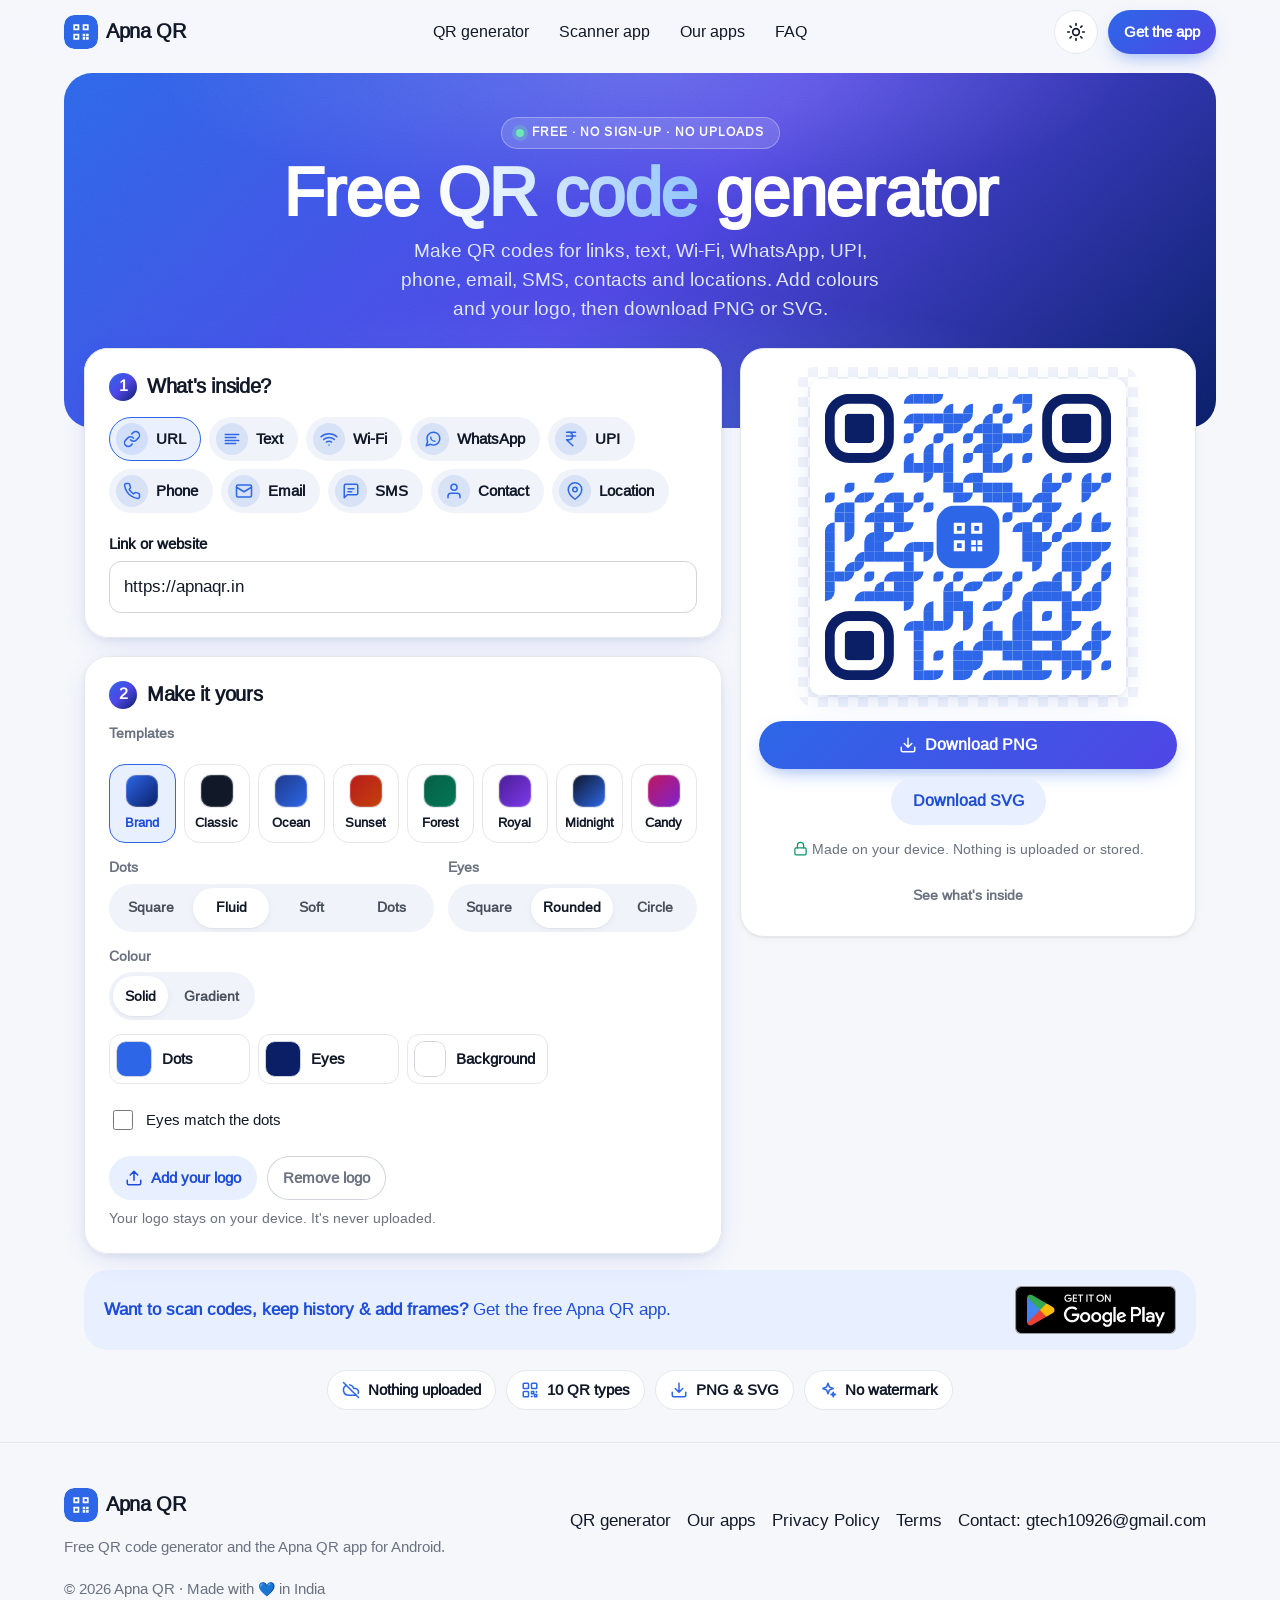
==== commit 84c25bb6: "Rebrand to Apna QR and use gtech10926@gmail.com for support Homepage tab title is now "Apna QR"; oth" ====
--- a/create/index.html
+++ b/create/index.html
@@ -3,7 +3,7 @@
 <head>
 <meta charset="utf-8">
 <meta name="viewport" content="width=device-width, initial-scale=1, viewport-fit=cover">
-<title>Free QR Code Generator with Logo &amp; Styles | Apna QR</title>
+<title>Free QR Code Generator | Apna QR</title>
 <meta name="description" content="Make a free styled QR code for links, Wi-Fi, UPI, WhatsApp, contacts and more. Custom dots, eyes, gradients and your logo. Runs 100% in your browser.">
 <link rel="canonical" href="https://apnaqr.in/create/">
 <meta name="theme-color" content="#2D67E8">
@@ -11,7 +11,7 @@
 <meta property="og:type" content="website">
 <meta property="og:site_name" content="Apna QR">
 <meta property="og:url" content="https://apnaqr.in/create/">
-<meta property="og:title" content="Free QR Code Generator with Logo &amp; Styles | Apna QR">
+<meta property="og:title" content="Free QR Code Generator | Apna QR">
 <meta property="og:description" content="Make a free styled QR code for links, Wi-Fi, UPI, WhatsApp, contacts and more. Custom dots, eyes, gradients and your logo. Runs 100% in your browser.">
 <meta property="og:image" content="https://apnaqr.in/assets/img/og-image.jpg">
 <meta property="og:image:width" content="1200">
@@ -238,14 +238,14 @@
   <div class="container footer__inner">
     <div class="footer__brand">
       <a class="brand" href="/" aria-label="Apna QR home"><img src="/assets/img/logo-mark.svg" width="34" height="34" alt=""><span>Apna QR</span></a>
-      <p>Free QR code generator and the Apna QR scanner app for Android.</p>
+      <p>Free QR code generator and the Apna QR app for Android.</p>
     </div>
     <nav class="footer__links" aria-label="Footer">
       <a href="/create/">QR generator</a>
       <a href="/#apps">Our apps</a>
       <a href="/privacy.html">Privacy Policy</a>
       <a href="/terms.html">Terms</a>
-      <a href="mailto:support@apnaqr.in">Contact: support@apnaqr.in</a>
+      <a href="mailto:gtech10926@gmail.com">Contact: gtech10926@gmail.com</a>
     </nav>
     <p class="footer__legal">© <span data-year>2026</span> Apna QR · Made with 💙 in India</p>
   </div>
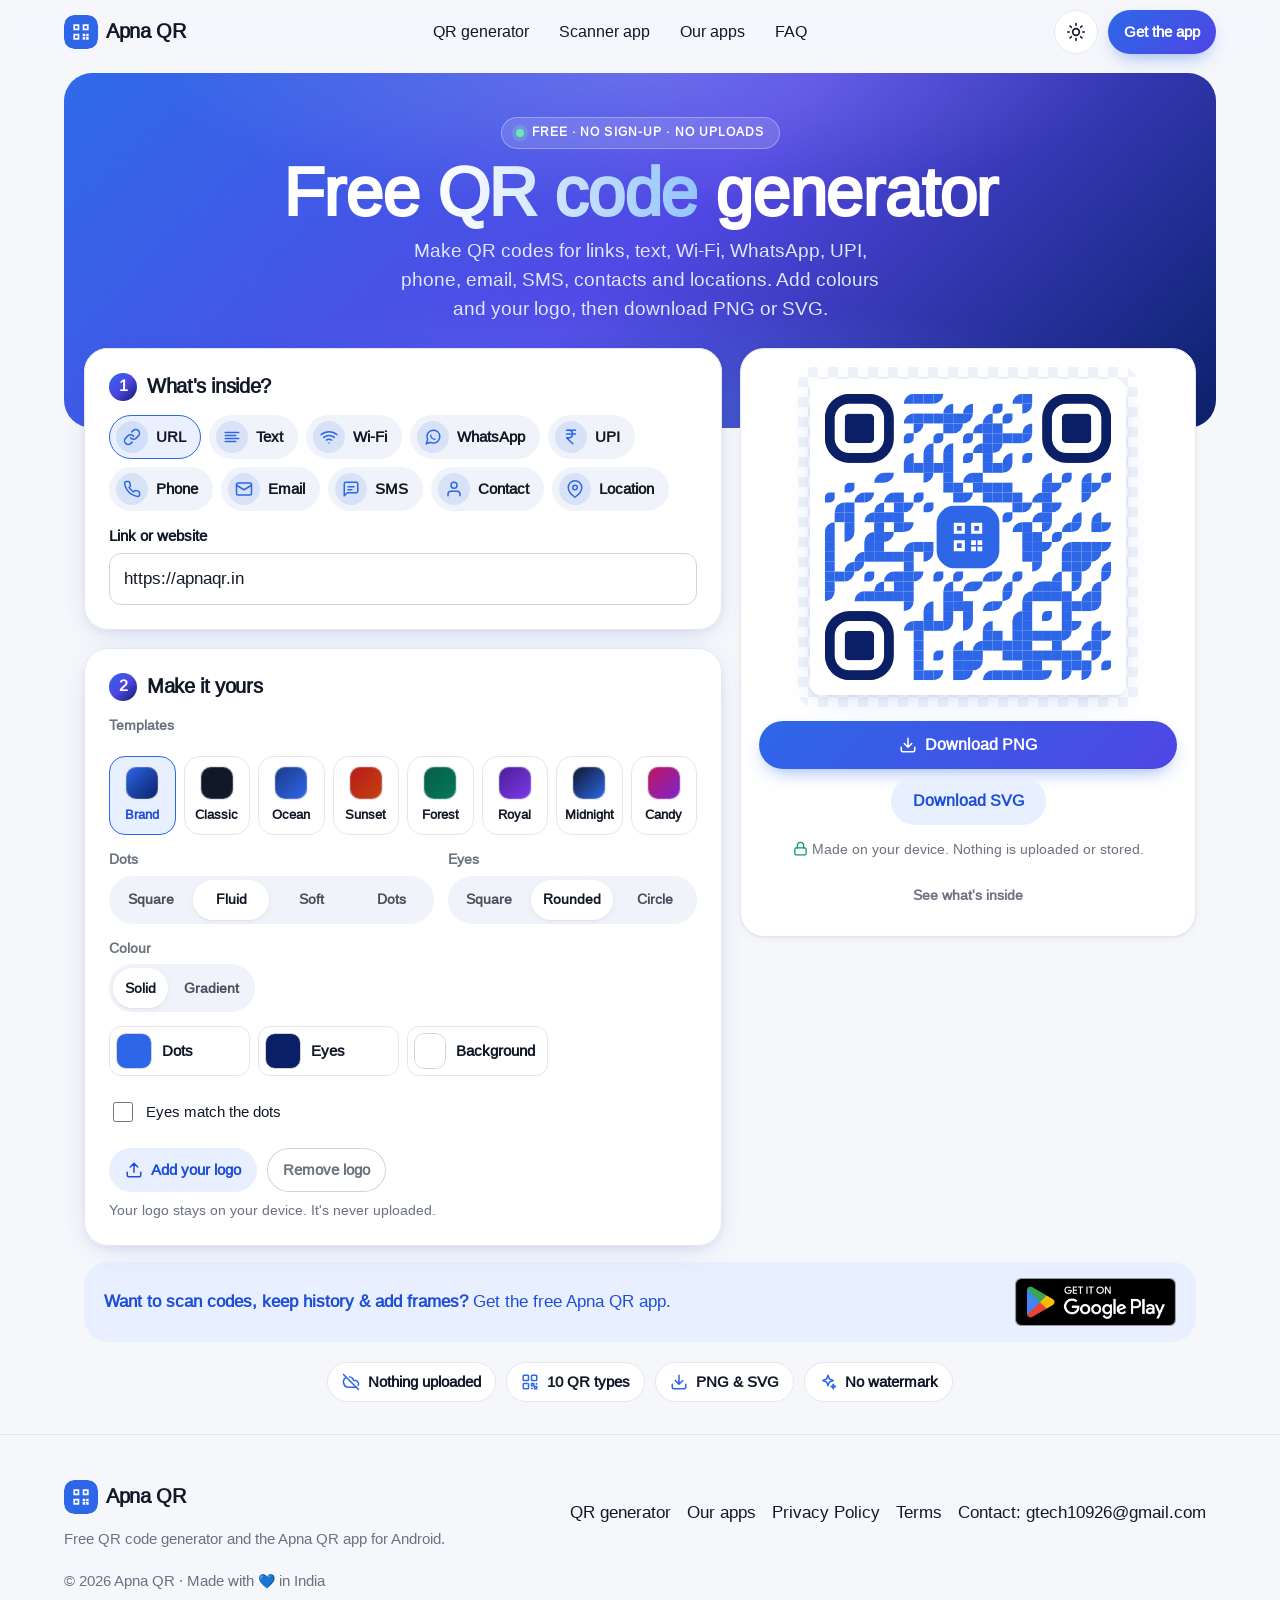
==== commit 35dc7c92: "Add AdSense banner slots, switched off until real IDs are set Two labelled responsive slots on the h" ====
--- a/create/index.html
+++ b/create/index.html
@@ -30,6 +30,7 @@
 <script>(function(){var d=document.documentElement;d.className+=' js';try{var t=localStorage.getItem('apnaqr-theme');if(t==='light'||t==='dark')d.setAttribute('data-theme',t)}catch(e){}})();</script>
 <script src="/assets/js/main.js" defer></script>
 <script src="/assets/js/generator.js" defer></script>
+<script src="/assets/js/ads.js" defer></script>
 <link rel="alternate" href="android-app://com.app.apnaqrscanner/https/apnaqr.in/create/">
 </head>
 <body>
@@ -232,6 +233,16 @@
       </ul>
     </div>
   </section>
+
+  <!-- Ad: below the QR generator. Hidden until AdSense IDs are set in /assets/js/ads.js -->
+  <aside class="ad-slot" data-ad-slot-key="below-generator" aria-label="Advertisement" hidden>
+    <div class="container">
+      <div class="ad-slot__box">
+        <p class="ad-slot__label">Advertisement</p>
+        <ins class="adsbygoogle ad-slot__unit" style="display:block" data-ad-format="horizontal" data-full-width-responsive="true"></ins>
+      </div>
+    </div>
+  </aside>
 </main>
 
 <footer class="footer">
@@ -245,6 +256,7 @@
       <a href="/#apps">Our apps</a>
       <a href="/privacy.html">Privacy Policy</a>
       <a href="/terms.html">Terms</a>
+      <a href="/privacy.html#ads" data-ad-privacy hidden>Ad privacy choices</a>
       <a href="mailto:gtech10926@gmail.com">Contact: gtech10926@gmail.com</a>
     </nav>
     <p class="footer__legal">© <span data-year>2026</span> Apna QR · Made with 💙 in India</p>
--- a/assets/css/styles.css
+++ b/assets/css/styles.css
@@ -326,112 +326,6 @@
 .kicker { margin-bottom: 10px; font-size: 13px; font-weight: 700; letter-spacing: .12em; text-transform: uppercase; color: var(--primary); }
 .section__sub { margin-top: 12px; color: var(--text-2); font-size: 1.0625rem; }
 
-/* ---------- Bento ---------- */
-.bento { display: grid; gap: 14px; grid-template-columns: 1fr; grid-auto-flow: dense; }
-.tile {
-  position: relative; display: flex; flex-direction: column; gap: 10px; overflow: hidden;
-  padding: 22px; border-radius: var(--r-lg);
-  background: var(--surface); border: 1px solid var(--outline-variant); box-shadow: var(--shadow-sm);
-  transform: perspective(900px) rotateX(var(--rx, 0deg)) rotateY(var(--ry, 0deg));
-  transition: transform .35s var(--ease), box-shadow .35s var(--ease), border-color .35s;
-}
-.tile:hover { box-shadow: var(--shadow-md); border-color: color-mix(in srgb, var(--primary) 35%, var(--outline-variant)); }
-.tile p { color: var(--text-2); }
-.tile h3 { font-size: 1.25rem; }
-.tile__fine { font-size: 14px; }
-.big-num { font-size: 2.25rem; font-weight: 800; background: var(--hero-gradient); -webkit-background-clip: text; background-clip: text; color: transparent; margin-right: 4px; }
-:root[data-theme="dark"] .big-num { background: linear-gradient(135deg, #93C5FD, #C4B5FD); -webkit-background-clip: text; background-clip: text; }
-@media (prefers-color-scheme: dark) { :root:not([data-theme="light"]) .big-num { background: linear-gradient(135deg, #93C5FD, #C4B5FD); -webkit-background-clip: text; background-clip: text; } }
-
-.tile--scan { padding: 0; background: var(--hero-glow), var(--hero-gradient); color: #FFFFFF; border: 0; }
-.tile--scan p { color: #E0E7FF; }
-.tile--scan .tile__body { display: flex; flex-direction: column; gap: 10px; padding: 22px 22px 0; }
-:root .tile.tile--scan .chip-ic { background: rgb(255 255 255 / 0.18); color: #FFFFFF; }
-.tile__art { width: 100%; max-width: 360px; margin: 6px auto -40px; border-radius: 24px 24px 0 0; }
-.mini-chips { display: flex; flex-wrap: wrap; gap: 6px; }
-.mini-chips li { padding: 4px 10px; border-radius: var(--r-pill); font-size: 12px; font-weight: 600; background: rgb(255 255 255 / 0.16); border: 1px solid rgb(255 255 255 / 0.28); }
-
-.lottie-box { width: 100%; margin-top: auto; }
-.lottie-box--bar { max-width: 220px; aspect-ratio: 292 / 208; align-self: center; }
-
-.alerts { display: grid; gap: 8px; margin-top: 6px; }
-.alert { display: flex; gap: 10px; align-items: flex-start; padding: 12px; border-radius: var(--r-sm); font-size: 14px; color: var(--text); line-height: 1.35; }
-.alert span { display: grid; gap: 2px; }
-.alert .i { width: 18px; height: 18px; margin-top: 1px; }
-.alert--block { background: color-mix(in srgb, var(--error) 10%, transparent); }
-.alert--block .i { color: var(--error); }
-.alert--warn { background: color-mix(in srgb, #F59E0B 14%, transparent); }
-.alert--warn .i { color: var(--warn); }
-.alert--ok { background: color-mix(in srgb, var(--tertiary) 12%, transparent); }
-.alert--ok .i { color: var(--tertiary); }
-
-.action-chips { display: flex; flex-wrap: wrap; gap: 8px; margin-top: 4px; }
-.action-chips li { display: inline-flex; align-items: center; gap: 8px; padding: 6px 12px 6px 6px; border-radius: var(--r-pill); background: var(--surface-variant); font-size: 14px; font-weight: 600; }
-.action-chips .chip-ic--sm { border-radius: 50%; }
-
-.type-dots { display: grid; grid-template-columns: repeat(5, 1fr); gap: 8px; margin-top: auto; }
-.type-dots li { --a: var(--primary); display: grid; place-items: center; aspect-ratio: 1; border-radius: var(--r-chip); color: var(--a); background: color-mix(in srgb, var(--a) 12%, transparent); }
-.type-dots .i { width: 20px; height: 20px; }
-
-.dot-styles { display: grid; grid-template-columns: repeat(4, 1fr); gap: 10px; }
-.dot-styles li { display: grid; justify-items: center; gap: 6px; padding: 12px 6px; border-radius: var(--r-md); background: var(--surface-variant); font-size: 13px; font-weight: 600; }
-.dot-demo { display: grid; grid-template-columns: repeat(2, 16px); gap: 3px; }
-.dot-demo i { width: 16px; height: 16px; background: var(--hero-gradient); }
-.dot-demo--fluid i:nth-child(1) { border-radius: 8px 2px 2px 2px; }
-.dot-demo--fluid i:nth-child(2) { border-radius: 2px 8px 2px 2px; }
-.dot-demo--fluid i:nth-child(3) { border-radius: 2px 2px 2px 8px; }
-.dot-demo--fluid i:nth-child(4) { border-radius: 2px 2px 8px 2px; }
-.dot-demo--soft i { border-radius: 5px; }
-.dot-demo--dots i { border-radius: 50%; }
-
-.swatches { display: grid; grid-template-columns: repeat(4, 1fr); gap: 10px 6px; margin-top: auto; }
-.swatches li { display: grid; justify-items: center; gap: 4px; font-size: 12px; font-weight: 600; color: var(--text-2); }
-.swatches li::before { content: ""; width: 36px; height: 36px; border-radius: 12px; background: linear-gradient(135deg, var(--s1), var(--s2)); box-shadow: inset 0 0 0 1px rgb(255 255 255 / 0.25); }
-
-.fake-search { display: flex; align-items: center; gap: 8px; padding: 10px 14px; border-radius: var(--r-pill); background: var(--surface-variant); color: var(--text-2); font-size: 14px; }
-.fake-search .i { width: 16px; height: 16px; }
-.filter-pills { display: flex; gap: 6px; }
-.filter-pills li { padding: 6px 12px; border-radius: var(--r-pill); font-size: 13px; font-weight: 600; border: 1px solid var(--outline-variant); }
-.filter-pills .is-on { background: var(--primary); color: var(--on-primary); border-color: transparent; }
-
-.theme-split { display: grid; grid-template-columns: 1fr 1fr; height: 64px; border-radius: var(--r-md); overflow: hidden; border: 1px solid var(--outline-variant); }
-.theme-split span { display: grid; place-items: center; }
-.theme-split__light { background: #F6F7FB; color: #CA8A04; }
-.theme-split__dark { background: #0F1219; color: #7DA2FF; }
-
-@media (min-width: 640px) {
-  .bento { grid-template-columns: repeat(2, 1fr); }
-  .tile--xl, .tile--wide { grid-column: span 2; }
-  .tile--scan { flex-direction: row; align-items: stretch; }
-  .tile--scan .tile__body { padding: 28px 0 28px 28px; flex: 1.1; }
-  .tile__art { flex: 1; width: 50%; max-width: 300px; margin: 28px 0 -60px 0; align-self: flex-end; }
-}
-@media (min-width: 1024px) {
-  .bento { grid-template-columns: repeat(4, 1fr); gap: 16px; }
-  .tile { padding: 26px; }
-  .tile--xl { grid-column: span 2; grid-row: span 2; flex-direction: column; }
-  .tile--scan .tile__body { padding: 30px 30px 0; flex: none; }
-  .tile--scan .tile__art { width: 78%; max-width: 360px; margin: auto auto -60px; align-self: center; }
-  .tile--tall { grid-row: span 2; }
-  .tile--wide { grid-column: span 2; }
-}
-
-/* ---------- Languages ---------- */
-.lang { display: grid; gap: 24px; padding: 28px 22px; border-radius: var(--r-xl); background: linear-gradient(135deg, var(--primary-container), var(--secondary-container)); border: 0; }
-.lang h2 { font-size: clamp(1.5rem, 1.1rem + 2vw, 2.25rem); }
-.lang__chips { display: flex; flex-wrap: wrap; gap: 10px; }
-.lang__chips li { padding: 10px 18px; border-radius: var(--r-pill); background: var(--surface); font-weight: 600; font-size: 1.0625rem; box-shadow: var(--shadow-sm); transition: transform .25s var(--ease); }
-.lang__chips li:hover { transform: translateY(-3px) rotate(-2deg); }
-@media (min-width: 900px) { .lang { grid-template-columns: 1fr 1fr; align-items: center; padding: 48px; } .lang__chips { justify-content: flex-end; } }
-
-/* ---------- Marquee ---------- */
-.marquee-wrap { display: grid; gap: 12px; padding: 24px 0; overflow: hidden; }
-.marquee { display: flex; width: max-content; gap: 12px; }
-.marquee__track { display: flex; flex: none; gap: 12px; animation: marquee 40s linear infinite; }
-.marquee:hover .marquee__track { animation-play-state: paused; }
-.marquee__track li { padding: 12px 20px; border-radius: var(--r-pill); white-space: nowrap; font-weight: 600; background: var(--surface); border: 1px solid var(--outline-variant); }
-@keyframes marquee { to { transform: translateX(calc(-100% - 12px)); } }
-
 /* ---------- Generator ---------- */
 /* Order on phones: content → preview → style, so the QR shows up right under the input. */
 .gen { display: grid; gap: 14px; align-items: start; grid-template-areas: "content" "preview" "style"; }
@@ -447,8 +341,7 @@
 .gen__label { font-size: 13px; font-weight: 700; color: var(--text-2); margin-bottom: 6px; }
 .gen__hint { font-size: 13px; color: var(--text-2); }
 
-.type-tabs { display: flex; gap: 8px; overflow-x: auto; padding: 2px 2px 6px; margin-inline: -2px; scrollbar-width: none; }
-.type-tabs::-webkit-scrollbar { display: none; }
+.type-tabs { display: flex; flex-wrap: wrap; gap: 8px; }
 .type-chip {
   --a: var(--primary);
   position: relative; display: inline-flex; align-items: center; gap: 8px; flex: none;
@@ -529,9 +422,7 @@
 
 .preview__note { font-size: 13px; color: var(--text-2); text-align: center; text-wrap: balance; }
 .preview__note .i { display: inline-block; vertical-align: -2px; width: 15px; height: 15px; margin-right: 4px; color: var(--tertiary); }
-@media (max-width: 559px) {
-  .type-tabs { -webkit-mask-image: linear-gradient(90deg, #000 82%, transparent); mask-image: linear-gradient(90deg, #000 82%, transparent); padding-right: 32px; }
-}
+
 
 @media (min-width: 900px) {
   .gen { grid-template-columns: minmax(0, 1.4fr) minmax(0, 1fr); grid-template-areas: "content preview" "style preview"; gap: 18px; }
@@ -593,15 +484,6 @@
   .app-promo__shots img:nth-child(2) { width: 230px; }
 }
 
-.section__head--sub { margin: 56px 0 24px; }
-.section__head--sub h2 { font-size: clamp(1.5rem, 1.1rem + 2vw, 2.25rem); }
-
-.shots { display: grid; grid-auto-flow: column; grid-auto-columns: 58%; gap: 14px; overflow-x: auto; scroll-snap-type: x mandatory; padding: 4px 4px 16px; margin-inline: -4px; scrollbar-width: thin; }
-.shots li { scroll-snap-align: start; }
-.shots img { width: 100%; border-radius: 22px; box-shadow: var(--shadow-md); border: 1px solid var(--outline-variant); }
-@media (min-width: 640px) { .shots { grid-auto-columns: 32%; } }
-@media (min-width: 1024px) { .shots { grid-auto-flow: row; grid-template-columns: repeat(5, 1fr); overflow: visible; } }
-#scanner .lang { margin-top: 40px; }
 
 .nudge {
   display: flex; flex-wrap: wrap; align-items: center; justify-content: space-between; gap: 14px;
@@ -705,14 +587,24 @@
   *, *::before, *::after { animation-duration: .001ms !important; animation-iteration-count: 1 !important; transition-duration: .001ms !important; }
   .js .reveal { opacity: 1; transform: none; }
   .scan-line { top: 50%; }
-  .marquee, .marquee__track { width: auto; flex-wrap: wrap; justify-content: center; }
-  .marquee__track[aria-hidden="true"] { display: none; }
-  .tile { transform: none !important; }
-}
-
-@media (min-width: 560px) { .type-tabs { flex-wrap: wrap; overflow: visible; } }
+}
+
+
 .prose code, .page-head code { color: var(--text); font-size: .9em; padding: 2px 6px; border-radius: 6px; background: var(--surface-variant); }
 .gen__legend + * { clear: both; }
 .gen-hero .grad-word, .app-promo .grad-word { white-space: nowrap; }
 @media (min-width: 768px) { .gen-hero__band h1 { max-width: 22ch; } }
 .tpl::before { box-shadow: inset 0 0 0 1px rgb(255 255 255 / 0.18), 0 0 0 1px var(--outline-variant); }
+
+/* ---------- Ad slots (Google AdSense) ----------
+   Neutral box with an "Advertisement" label so ads never look like generator controls.
+   Space is reserved to limit layout shift; unfilled units collapse. */
+.ad-slot { margin: 40px 0 8px; }
+.ad-slot__box {
+  max-width: 970px; margin-inline: auto; padding: 10px 12px 12px;
+  border-radius: var(--r-md); border: 1px solid var(--outline-variant); background: var(--surface);
+}
+.ad-slot__label { margin-bottom: 6px; font-size: 11px; font-weight: 600; letter-spacing: .08em; text-transform: uppercase; color: var(--text-2); text-align: center; }
+.ad-slot__unit { width: 100%; min-height: 100px; overflow: hidden; }
+@media (min-width: 768px) { .ad-slot__unit { min-height: 90px; } }
+.ad-slot:has(ins[data-ad-status="unfilled"]) { display: none; }
